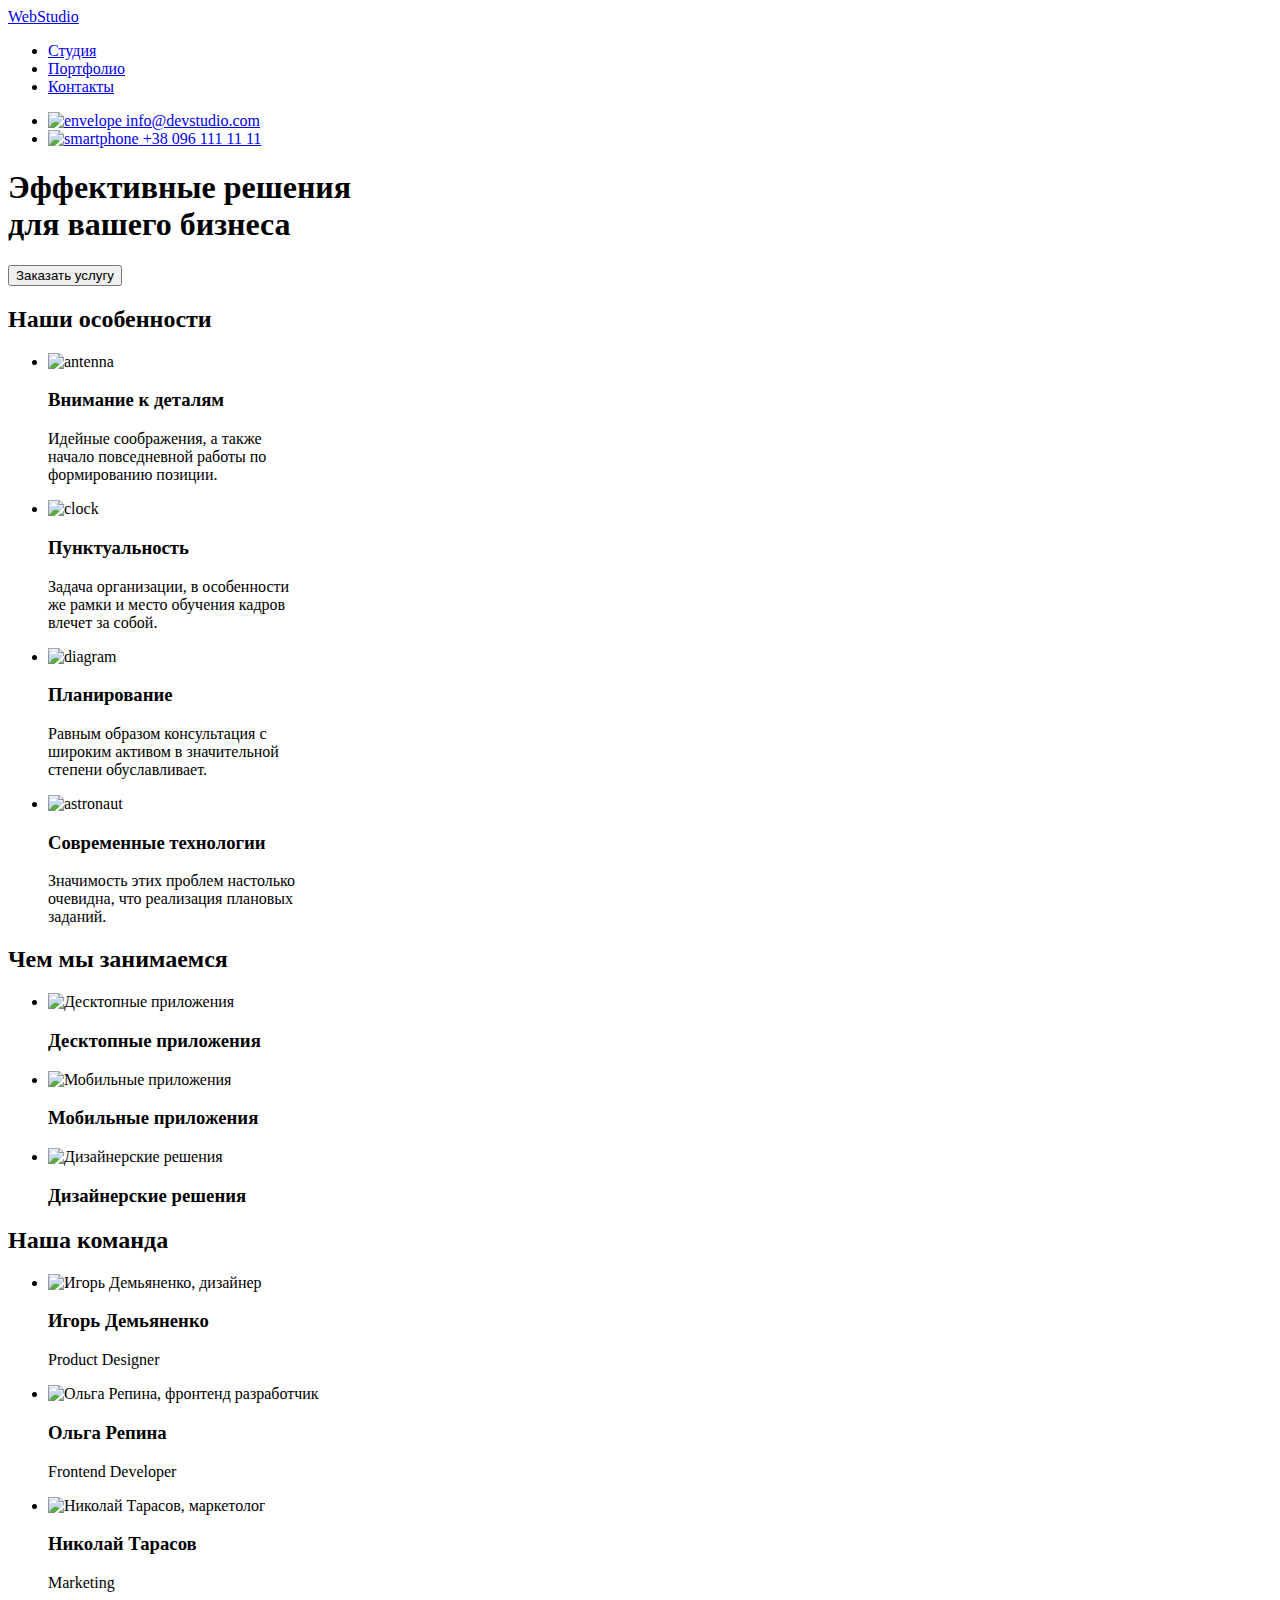
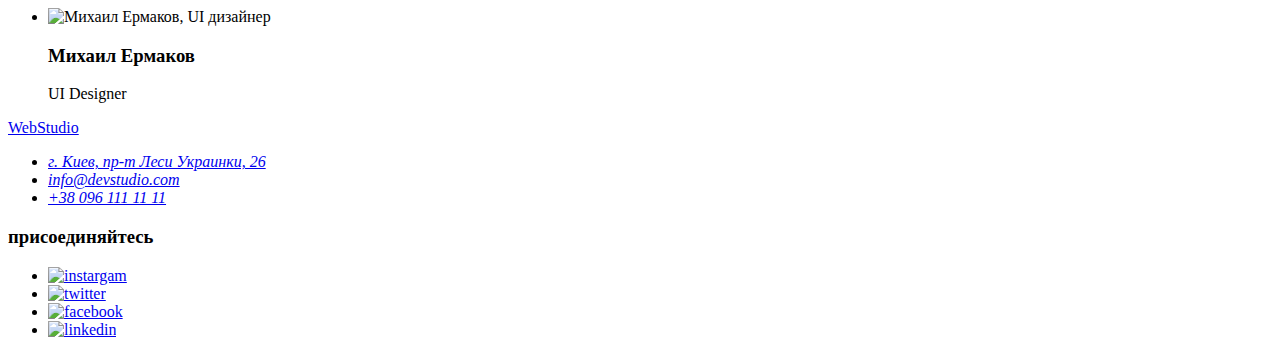
==== index.html @ 68489c11 "Add files via upload" ====
<!DOCTYPE html>
<html lang="ru">
  <head>
    <meta charset="UTF-8" />
    <meta http-equiv="X-UA-Compatible" content="IE=edge" />
    <meta name="viewport" content="width=device-width, initial-scale=1.0" />
    <link rel="stylesheet" href="./css/normalize.css"/>
    <link rel="preconnect" href="https://fonts.googleapis.com">
    <link rel="preconnect" href="https://fonts.gstatic.com" crossorigin>
    <link href="https://fonts.googleapis.com/css2?family=Raleway:wght@700&family=Roboto:ital,wght@0,400;0,500;0,700;0,900;1,400&display=swap" rel="stylesheet">
    <link rel="stylesheet" href="./css/styles.css"/>
    <title>Главная</title>
  </head> 
  
  <body>
    <header class="header-border">

      <nav class="nav-content">

        <a class="logo" href="index.html#" lang="en"> Web<span class = "logo-head">Studio</span> </a>

        <ul class="nav-btn">
          <li>
            <a class="link active nav-head" href="index.html">Студия</a>
          </li>

          <li>
            <a class="link nav-head" href="portfolio.html">Портфолио</a>
          </li>

          <li>
            <a class="link nav-head" href="#contacts">Контакты</a>
          </li>
        </ul>
      </nav>

      <div class="contacts">
        <ul class="cont-list">
          
          <li>
            <a class="link contact-head nav-head icons" href="mailto:info@devstudio.com">
              <img src="./images/envelope.svg" alt="envelope" class="icon"> info@devstudio.com
            </a>
          </li>

          <li>
            <a class="link contact-head nav-head icons" href="tel:+380961111111">
              <img src="./images/smartphone.svg" alt="smartphone" class="icon"> +38 096 111 11 11
            </a>
          </li>
        </ul>
      </div>
    </header>

    <main>
      <section class="hero">
        <h1 class="hero-title">Эффективные решения<br />для вашего бизнеса</h1>

        <button class="firstbutton" type="button">Заказать услугу</button>
      </section>

      <section>
        <h2 class="visually-hidden">Наши особенности</h2>

        <ul class="dev-list">
          <li class="features">
            <img 
              src="./images/antenna.svg" 
              alt="antenna" 
              height="120"
              width="270"
              class="img-feature"
            >
            <h3 class="title-article">Внимание к деталям</h3>
            <p class="text-article">
              Идейные соображения, а также<br>начало повседневной работы по<br>
              формированию позиции.
            </p>
          </li>

          <li class="features">
            <img 
              src="./images/clock.svg" 
              alt="clock" 
              height="120"
              width="270"
              class="img-feature"
            >
            <h3 class="title-article">Пунктуальность</h3>
            <p class="text-article">
              Задача организации, в особенности<br>же рамки и место обучения кадров<br>
              влечет за собой.
            </p>
          </li>

          <li class="features">
            <img 
              src="./images/diagram.svg" 
              alt="diagram" 
              height="120"
              width="270"
              class="img-feature"
            >
            <h3 class="title-article">Планирование</h3>
            <p class="text-article">
              Равным образом консультация с<br>широким активом в значительной<br>
              степени обуславливает.
            </p>
          </li>

          <li class="features">
            <img 
              src="./images/astronaut.svg" 
              alt="astronaut"
              height="120"
              width="270"
              class="img-feature"
            >
            <h3 class="title-article">Современные технологии</h3>
            <p class="text-article">
              Значимость этих проблем настолько<br>очевидна, что реализация
              плановых<br>заданий.
            </p>
          </li>
        </ul>
      </section>

      <section>

        <h2 class="title">Чем мы занимаемся</h2>
        <ul class="dev-list">
          <li class="developers-list">
            <img
              src="./images/blockdiagram.jpg"
              alt="Десктопные приложения"
              width="370"
              height="294"
            />
            <h3><span class="prop-title">Десктопные приложения</span></h3>
          </li>

          <li class="developers-list ">
            <img
              src="./images/application.jpg"
              alt="Мобильные приложения"
              width="370"
              height="294"
            />
            <h3><span  class="prop-title">Мобильные приложения</span></h3>
          </li>

          <li class="developers-list">
            <img
              src="./images/palette.jpg"
              alt="Дизайнерские решения"
              width="370"
              height="294"
            />
            <h3><span class="prop-title">Дизайнерские решения</span></h3>
          </li>
        </ul>
      </section>

      <section class="section-three">
        <h2 class="title ttl-sec-three">Наша команда</h2>
        <ul class="ppl-list">
          <li class="developers">
            <div class="developers-image">
              <img
                src="./images/productdesigner.jpg"
                alt="Игорь Демьяненко, дизайнер"
                width="270"
                height="260"
              />
            </div>
            <div class="developers-description">
              <h3 class="title-developers">Игорь Демьяненко</h3>
              <p class="text-developers">Product Designer</p>
            </div>
          </li>
          <li class="developers">
            <div class="developers-image">
              <img
                src="./images/frontenddeveloper.jpg"
                alt="Ольга Репина, фронтенд разработчик"
                width="270"
                height="260"
              />
            </div>
            <div class="developers-description">
              <h3 class="title-developers">Ольга Репина</h3>
              <p class="text-developers">Frontend Developer</p>
            </div>
          </li>
          <li class="developers">
            <div class="developers-image">
              <img
                src="./images/marketing.jpg"
                alt="Николай Тарасов, маркетолог"
                width="270"
                height="260"
              />
            </div>
            <div class="developers-description">
              <h3 class="title-developers">Николай Тарасов</h3>
              <p class="text-developers">Marketing</p>
            </div>
          </li>
          <li class="developers">
            <div class="developers-image">
              <img
                src="./images/uidesigner.jpg"
                alt="Михаил Ермаков, UI дизайнер"
                width="270"
                height="260"
              />
            </div>
            <div class="developers-description">
              <h3 class="title-developers">Михаил Ермаков</h3>
              <p class="text-developers">UI Designer</p>
            </div>
          </li>
        </ul>
      </section>
    </main>

    <section class="last-sec">
      <footer class="footer">
      <div>
        <a class="logo-footer" href="index.html#" lang="en"> Web<span class = "logo-bottom">Studio</span> </a>

        <address id="contacts" class="address">
          <ul>
            <li class="link-foot">
              <a
                class="link googlemap"
                href="https://www.google.com/maps/d/viewer?mid=10uSM3H-mIU3GznYo2szRIEphczw&hl=en_US&ll=50.42732700000004%2C30.538092&z=17"
                target="_blank"
                rel="noopener noreferrer nofollow"
              >
                г. Киев, пр-т Леси Украинки, 26
              </a>
            </li>
            <li class="link-foot">
              <a class="link contact-foot" href="mailto:info@devstudio.com">info@devstudio.com</a>
            </li>

            <li class="link-foot">
              <a class="link contact-foot" href="tel:+380961111111">+38 096 111 11 11</a>
            </li>
          </ul>
        </address>
      </div>
        <div class="social">
          <h3 class="foot-social">присоединяйтесь</h3>
          <ul class="social-media">
            <li class="social-icons">
              <a href="www.instargam.com" target="_blank" title="instargam">
                <img src="./images/instagram.svg" alt="instargam">
              </a>
            </li>
            <li class="social-icons">
              <a href="www.twitter.com" target="_blank" title="twitter">
                <img src="./images/twitter.svg" alt="twitter">
              </a>
            </li>
            <li class="social-icons">
              <a href="www.facebook.com" target="_blank" title="facebook">
                <img src="./images/facebook.svg" alt="facebook">
              </a>
            </li>
            <li class="social-icons">
              <a href="www.linkedin.com" target="_blank" title="linkedin">
                <img src="./images/linkedin.svg" alt="linkedin">
              </a>
            </li>
          </ul>
        </div>
      
      </footer>
    </section>
</body>
</html>
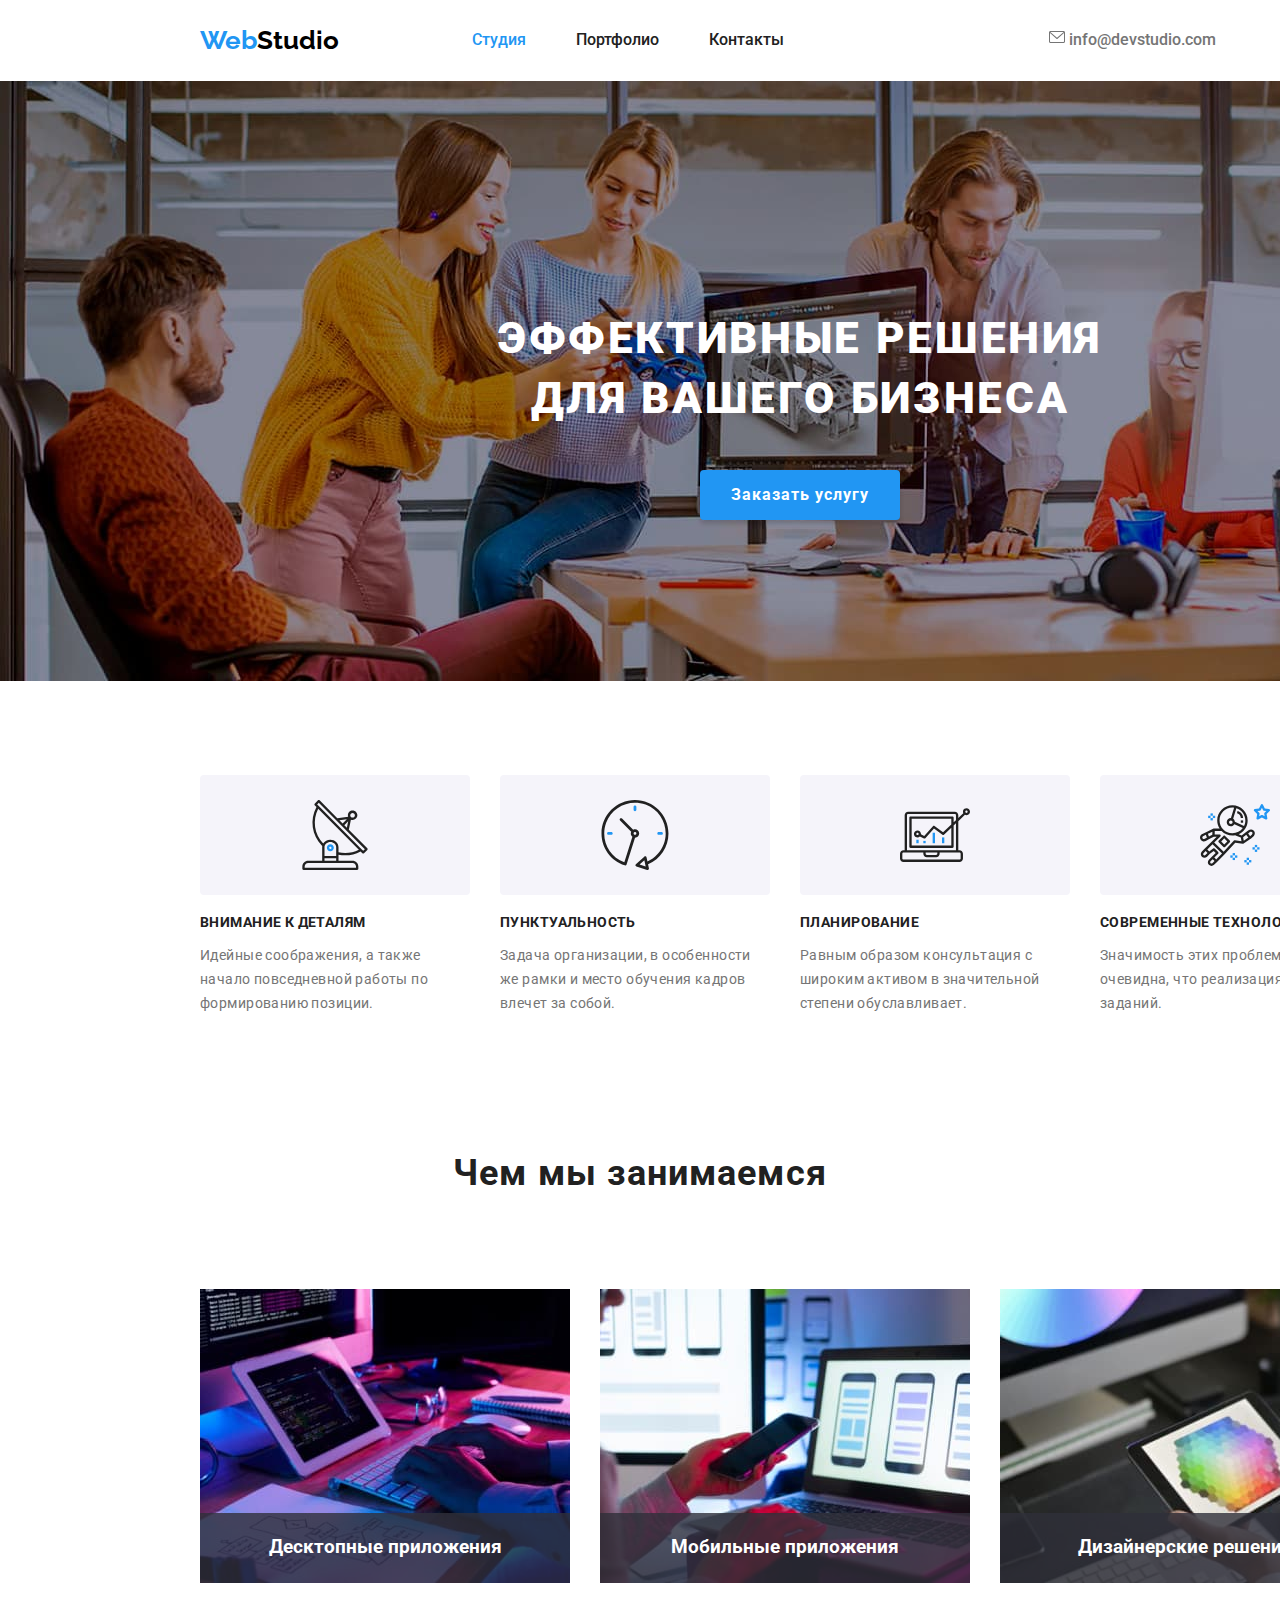
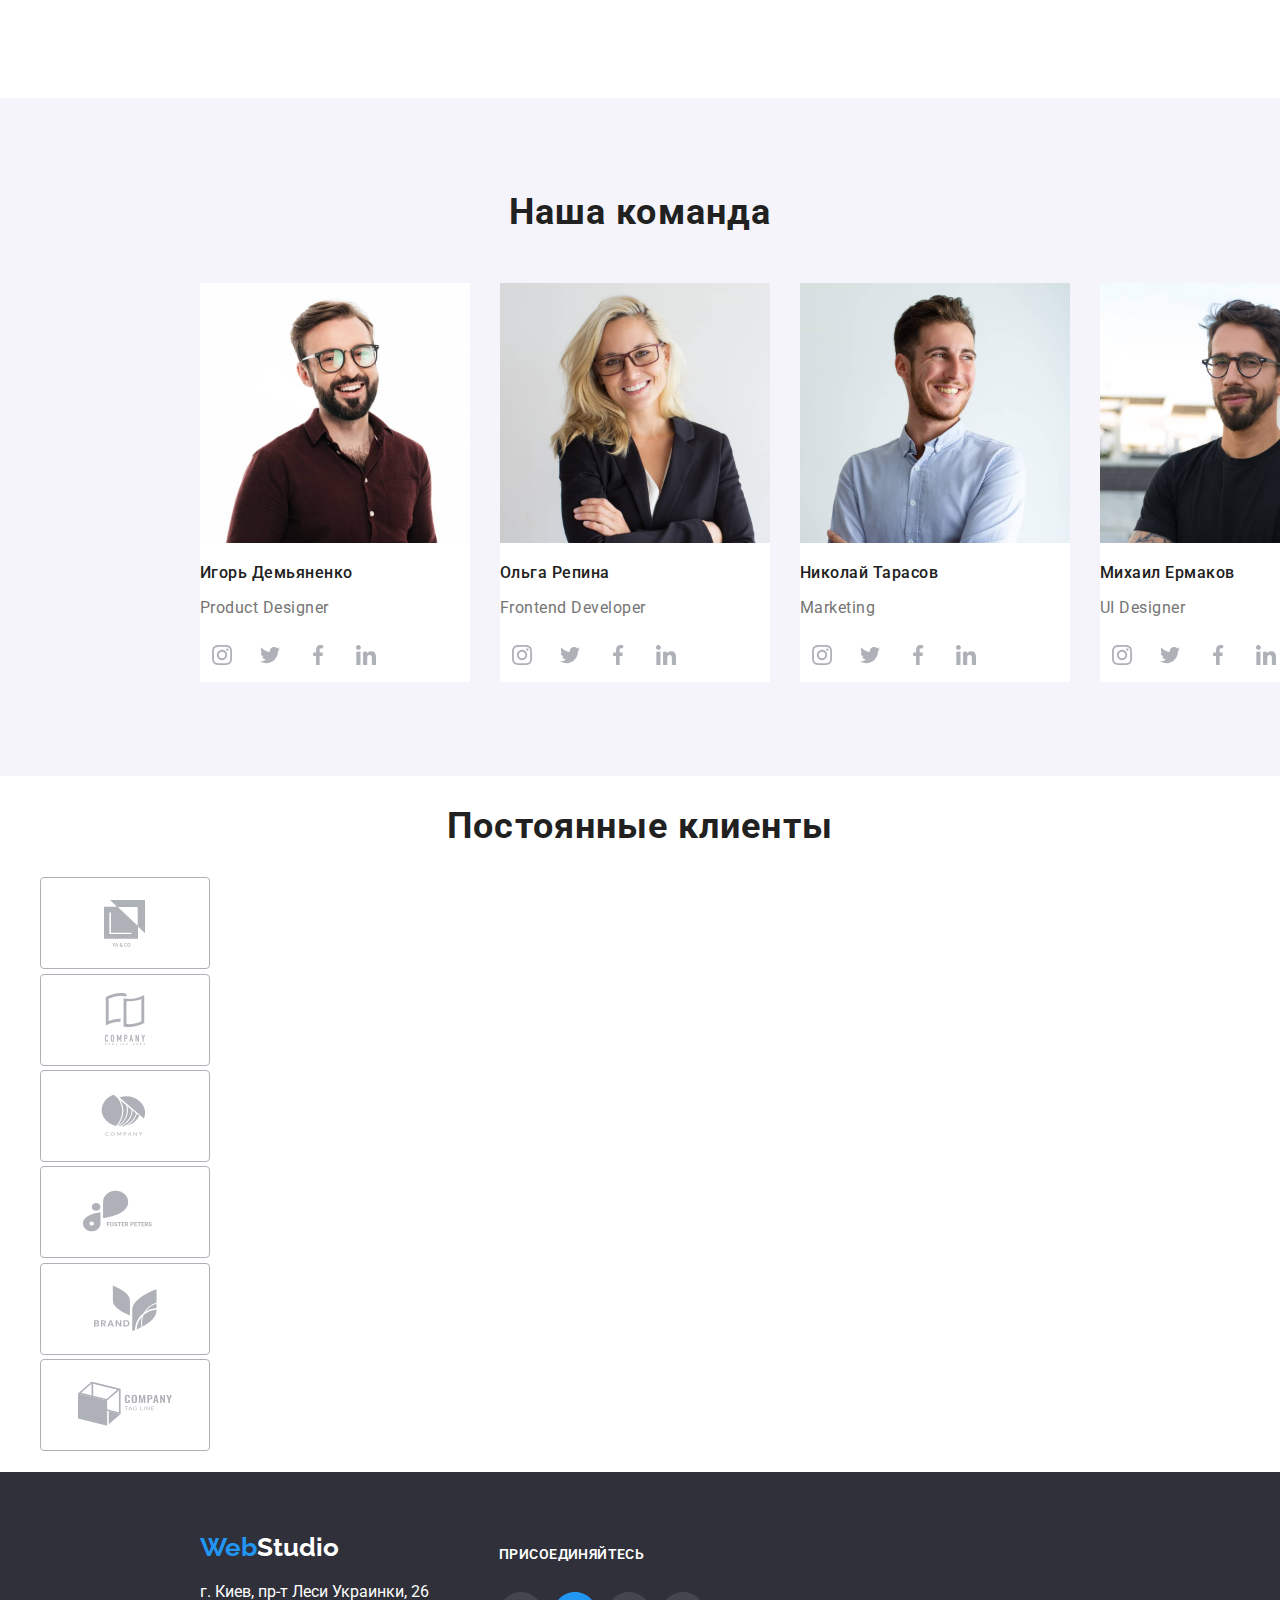
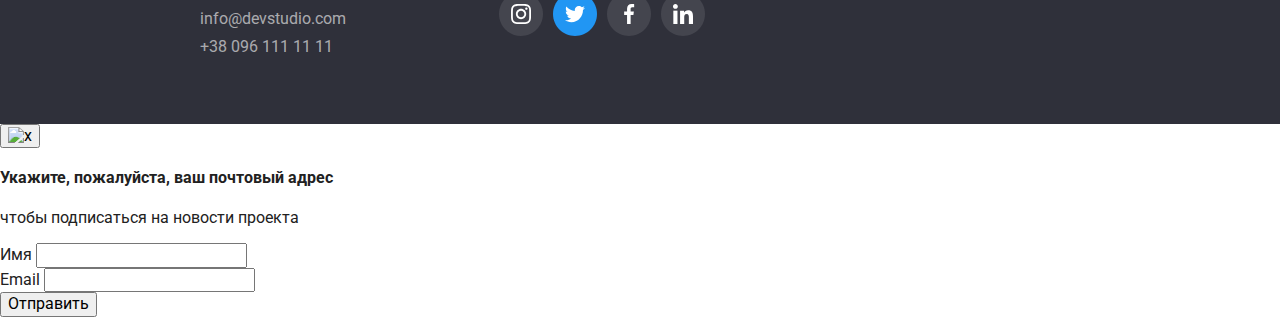
==== commit 1ea0a672: "Update index.html" ====
--- a/index.html
+++ b/index.html
@@ -9,6 +9,7 @@
     <link rel="preconnect" href="https://fonts.gstatic.com" crossorigin>
     <link href="https://fonts.googleapis.com/css2?family=Raleway:wght@700&family=Roboto:ital,wght@0,400;0,500;0,700;0,900;1,400&display=swap" rel="stylesheet">
     <link rel="stylesheet" href="./css/styles.css"/>
+    <link rel="stylesheet" href="./css/modal.css"/>
     <title>Главная</title>
   </head> 
   
@@ -39,13 +40,22 @@
           
           <li>
             <a class="link contact-head nav-head icons" href="mailto:info@devstudio.com">
-              <img src="./images/envelope.svg" alt="envelope" class="icon"> info@devstudio.com
+              <!--<img src="./images/envelope.svg" alt="envelope" class="icon">-->
+              <svg class="svg-icon" width="16" height="12" viewBox="0 0 16 12" fill="none" xmlns="http://www.w3.org/2000/svg">
+                <path id="contact-icon" d="M14.5 0H1.50001C0.672854 0 0 0.672853 0 1.50001V10.5C0 11.3271 0.672854 12 1.50001 12H14.5C15.3271 12 16 11.3271 16 10.5V1.50001C16 0.672853 15.3271 0 14.5 0ZM14.5 0.999994C14.5679 0.999994 14.6325 1.01409 14.6916 1.0387L8 6.83838L1.30833 1.0387C1.36742 1.01412 1.43204 0.999994 1.49998 0.999994H14.5ZM14.5 11H1.50001C1.22414 11 0.999996 10.7759 0.999996 10.5V2.09521L7.67236 7.87792C7.76661 7.95944 7.8833 7.99999 8 7.99999C8.1167 7.99999 8.23339 7.95948 8.32764 7.87792L15 2.09521V10.5C15 10.7759 14.7759 11 14.5 11Z" fill="#757575"/>
+                </svg>
+                 info@devstudio.com
             </a>
           </li>
 
           <li>
             <a class="link contact-head nav-head icons" href="tel:+380961111111">
-              <img src="./images/smartphone.svg" alt="smartphone" class="icon"> +38 096 111 11 11
+              <!--<img src="./images/smartphone.svg" alt="smartphone" class="icon">-->
+              <svg class="svg-icon" width="10" height="16" viewBox="0 0 10 16" fill="none" xmlns="http://www.w3.org/2000/svg">
+                <path id="contact-icon" d="M8.5 0H1.5C0.672848 0 0 0.672848 0 1.5V14.5C0 15.3272 0.672848 16 1.5 16H8.5C9.32715 16 10 15.3272 10 14.5V1.5C10 0.672848 9.32715 0 8.5 0ZM1.5 1H8.5C8.77588 1 9 1.22412 9 1.5V12H1V1.5C1 1.22412 1.22412 1 1.5 1ZM8.5 15H1.5C1.22412 15 1 14.7759 1 14.5V13H9V14.5C9 14.7759 8.77588 15 8.5 15Z" fill="#757575"/>
+                <path id="contact-icon" d="M2.35355 13.7389C2.54882 13.9213 2.54882 14.2169 2.35355 14.3992C2.15828 14.5816 1.84172 14.5816 1.64645 14.3992C1.45118 14.2169 1.45118 13.9213 1.64645 13.7389C1.84172 13.5566 2.15828 13.5566 2.35355 13.7389Z" fill="#757575"/>
+                </svg>
+                 +38 096 111 11 11
             </a>
           </li>
         </ul>
@@ -54,9 +64,9 @@
 
     <main>
       <section class="hero">
-        <h1 class="hero-title">Эффективные решения<br />для вашего бизнеса</h1>
-
-        <button class="firstbutton" type="button">Заказать услугу</button>
+        <h1 class="hero-title">Эффективные решения<br/>для вашего бизнеса</h1>
+
+        <button class="firstbutton" type="button" id="open-form-modal-btn">Заказать услугу</button>
       </section>
 
       <section>
@@ -163,6 +173,7 @@
 
       <section class="section-three">
         <h2 class="title ttl-sec-three">Наша команда</h2>
+        
         <ul class="ppl-list">
           <li class="developers">
             <div class="developers-image">
@@ -173,10 +184,108 @@
                 height="260"
               />
             </div>
+            
             <div class="developers-description">
               <h3 class="title-developers">Игорь Демьяненко</h3>
               <p class="text-developers">Product Designer</p>
             </div>
+
+            <div class="social-links">
+
+                <a href="www.instagram.com" target="_blank" title="instagram" class="soc-link link">
+                  
+                  <svg 
+                    class="dev-soc"
+                    width="44" 
+                    height="44" 
+                    viewBox="0 0 44 44" 
+                    fill="#none" 
+                    xmlns="http://www.w3.org/2000/svg">
+                      <path d="M44 21.9999C44 28.0751 41.5376 33.5751 37.5563 37.5563C33.5751 41.5375 28.0751 43.9999 22 43.9999C15.9249 43.9999 10.4249 41.5375 6.44365 37.5563C2.46243 33.5751 0 28.0751 0 21.9999C0 15.9248 2.46243 10.4248 6.44365 6.44359C10.4249 2.46237 15.9249 -6.10352e-05 22 -6.10352e-05C28.0751 -6.10352e-05 33.5751 2.46237 37.5563 6.44359C41.5376 10.4248 44 15.9248 44 21.9999Z" fill="none"/>
+                      <g clip-path="url(#clip0_1_1043)">
+                      <path id="soc-media" d="M31.9804 17.8801C31.9336 16.8174 31.7617 16.0868 31.5156 15.4537C31.2616 14.7818 30.8709 14.1801 30.359 13.68C29.8589 13.1721 29.2533 12.7774 28.5891 12.5274C27.9524 12.2813 27.2256 12.1094 26.163 12.0626C25.0924 12.0118 24.7525 12 22.0371 12C19.3217 12 18.9818 12.0118 17.9152 12.0586C16.8525 12.1055 16.1219 12.2775 15.489 12.5235C14.8169 12.7774 14.2153 13.1681 13.7152 13.68C13.2073 14.1801 12.8127 14.7857 12.5626 15.4499C12.3164 16.0868 12.1446 16.8134 12.0977 17.8761C12.0469 18.9467 12.0352 19.2866 12.0352 22.002C12.0352 24.7173 12.0469 25.0572 12.0938 26.1239C12.1406 27.1865 12.3126 27.9171 12.5588 28.5502C12.8127 29.2221 13.2073 29.8238 13.7152 30.3239C14.2153 30.8318 14.8209 31.2265 15.4851 31.4765C16.1219 31.7226 16.8486 31.8945 17.9114 31.9413C18.9779 31.9883 19.3179 31.9999 22.0333 31.9999C24.7487 31.9999 25.0885 31.9883 26.1552 31.9413C27.2179 31.8945 27.9484 31.7226 28.5813 31.4765C29.9254 30.9568 30.9881 29.8941 31.5078 28.5502C31.7538 27.9133 31.9258 27.1865 31.9727 26.1239C32.0195 25.0572 32.0313 24.7173 32.0313 22.002C32.0313 19.2866 32.0273 18.9467 31.9804 17.8801ZM30.1794 26.0457C30.1364 27.0225 29.9723 27.5499 29.8356 27.9015C29.4995 28.7728 28.808 29.4643 27.9367 29.8004C27.5851 29.9372 27.0538 30.1012 26.0809 30.1441C25.026 30.1911 24.7096 30.2027 22.0411 30.2027C19.3726 30.2027 19.0522 30.1911 18.0011 30.1441C17.0244 30.1012 16.4969 29.9372 16.1453 29.8004C15.7117 29.6402 15.317 29.3862 14.9967 29.0541C14.6646 28.7298 14.4106 28.3391 14.2504 27.9055C14.1137 27.5539 13.9496 27.0225 13.9067 26.0497C13.8597 24.9948 13.8481 24.6783 13.8481 22.0097C13.8481 19.3412 13.8597 19.0209 13.9067 17.9699C13.9496 16.9932 14.1137 16.4657 14.2504 16.1141C14.4106 15.6804 14.6646 15.2859 15.0007 14.9654C15.3248 14.6333 15.7155 14.3793 16.1493 14.2192C16.5009 14.0825 17.0323 13.9184 18.0051 13.8754C19.06 13.8285 19.3765 13.8168 22.0449 13.8168C24.7174 13.8168 25.0337 13.8285 26.0848 13.8754C27.0616 13.9184 27.589 14.0825 27.9407 14.2192C28.3742 14.3793 28.7689 14.6333 29.0893 14.9654C29.4213 15.2897 29.6753 15.6804 29.8356 16.1141C29.9723 16.4657 30.1364 16.997 30.1794 17.9699C30.2263 19.0248 30.238 19.3412 30.238 22.0097C30.238 24.6783 30.2263 24.9908 30.1794 26.0457Z" fill="#AFB1B8"/>
+                      <path id="soc-media" d="M22.0371 16.8642C19.2007 16.8642 16.8994 19.1654 16.8994 22.0019C16.8994 24.8385 19.2007 27.1396 22.0371 27.1396C24.8737 27.1396 27.1749 24.8385 27.1749 22.0019C27.1749 19.1654 24.8737 16.8642 22.0371 16.8642ZM22.0371 25.3346C20.197 25.3346 18.7044 23.8422 18.7044 22.0019C18.7044 20.1617 20.197 18.6692 22.0371 18.6692C23.8774 18.6692 25.3698 20.1617 25.3698 22.0019C25.3698 23.8422 23.8774 25.3346 22.0371 25.3346V25.3346Z" fill="#AFB1B8"/>
+                      <path id="soc-media" d="M28.5775 16.6611C28.5775 17.3235 28.0404 17.8605 27.3779 17.8605C26.7155 17.8605 26.1785 17.3235 26.1785 16.6611C26.1785 15.9986 26.7155 15.4617 27.3779 15.4617C28.0404 15.4617 28.5775 15.9986 28.5775 16.6611V16.6611Z" fill="#AFB1B8"/>
+                      </g>
+                      <defs>
+                      <clipPath id="clip0_1_1043">
+                      <rect width="20" height="20" fill="white" transform="translate(12 12)"/>
+                      </clipPath>
+                      </defs>
+                  </svg>
+
+                </a> 
+
+              <a href="www.twitter.com" target="_blank" title="twitter" class="soc-link">
+                
+                <svg 
+                  class="dev-soc"
+                  width="44" 
+                  height="44" 
+                  viewBox="0 0 44 44" 
+                  fill="none" 
+                  xmlns="http://www.w3.org/2000/svg">
+                    <path d="M44 21.9999C44 28.0751 41.5376 33.5751 37.5564 37.5563C33.5751 41.5375 28.0751 43.9999 22 43.9999C15.9249 43.9999 10.4249 41.5375 6.44365 37.5563C2.46243 33.5751 0 28.0751 0 21.9999C0 15.9248 2.46243 10.4248 6.44365 6.44359C10.4249 2.46237 15.9249 -6.10352e-05 22 -6.10352e-05C28.0751 -6.10352e-05 33.5751 2.46237 37.5564 6.44359C41.5376 10.4248 44 15.9248 44 21.9999Z" fill="none"/>
+                    <g clip-path="url(#clip0_1_1009)">
+                    <path id="soc-media" d="M32 15.7988C31.2563 16.125 30.4637 16.3412 29.6375 16.4462C30.4875 15.9388 31.1363 15.1412 31.4412 14.18C30.6488 14.6525 29.7738 14.9863 28.8412 15.1725C28.0887 14.3713 27.0162 13.875 25.8462 13.875C23.5763 13.875 21.7487 15.7175 21.7487 17.9763C21.7487 18.3012 21.7762 18.6137 21.8438 18.9112C18.435 18.745 15.4188 17.1113 13.3925 14.6225C13.0387 15.2363 12.8313 15.9388 12.8313 16.695C12.8313 18.115 13.5625 19.3737 14.6525 20.1025C13.9937 20.09 13.3475 19.8988 12.8 19.5975C12.8 19.61 12.8 19.6262 12.8 19.6425C12.8 21.635 14.2212 23.29 16.085 23.6712C15.7512 23.7625 15.3875 23.8062 15.01 23.8062C14.7475 23.8062 14.4825 23.7913 14.2337 23.7362C14.765 25.36 16.2725 26.5538 18.065 26.5925C16.67 27.6838 14.8988 28.3412 12.9813 28.3412C12.645 28.3412 12.3225 28.3263 12 28.285C13.8162 29.4563 15.9688 30.125 18.29 30.125C25.835 30.125 29.96 23.875 29.96 18.4575C29.96 18.2762 29.9538 18.1013 29.945 17.9275C30.7588 17.35 31.4425 16.6288 32 15.7988Z" fill="#AFB1B8"/>
+                    </g>
+                    <defs>
+                    <clipPath id="clip0_1_1009">
+                    <rect width="20" height="20" fill="white" transform="translate(12 12)"/>
+                    </clipPath>
+                    </defs>
+                </svg>      
+              
+              </a>
+
+              <a href="www.facebook.com" target="_blank" title="facebook" class="soc-link">
+                
+                <svg 
+                  class="dev-soc"
+                  width="44" 
+                  height="44" 
+                  viewBox="0 0 44 44" 
+                  fill="none" 
+                  xmlns="http://www.w3.org/2000/svg">
+                    <path d="M44 21.9999C44 28.0751 41.5376 33.5751 37.5564 37.5563C33.5751 41.5375 28.0751 43.9999 22 43.9999C15.9249 43.9999 10.4249 41.5375 6.44365 37.5563C2.46243 33.5751 0 28.0751 0 21.9999C0 15.9248 2.46243 10.4248 6.44365 6.44359C10.4249 2.46237 15.9249 -6.10352e-05 22 -6.10352e-05C28.0751 -6.10352e-05 33.5751 2.46237 37.5564 6.44359C41.5376 10.4248 44 15.9248 44 21.9999Z" fill="white"/>
+                    <g clip-path="url(#clip0_1_1005)">
+                    <path id="soc-media" d="M25.3308 15.3208H27.1566V12.1408C26.8416 12.0975 25.7583 12 24.4966 12C21.8641 12 20.0608 13.6558 20.0608 16.6992V19.5H17.1558V23.055H20.0608V32H23.6224V23.0558H26.4099L26.8524 19.5008H23.6216V17.0517C23.6224 16.0242 23.8991 15.3208 25.3308 15.3208Z" fill="#AFB1B8"/>
+                    </g>
+                    <defs>
+                    <clipPath id="clip0_1_1005">
+                    <rect width="20" height="20" fill="white" transform="translate(12 12)"/>
+                    </clipPath>
+                    </defs>
+                </svg>
+                  
+              </a>
+
+              <a href="www.linkedin.com" target="_blank" title="linkedin" class="soc-link">
+                
+                <svg 
+                  class="dev-soc"
+                  width="44" 
+                  height="44" 
+                  viewBox="0 0 44 44" 
+                  fill="none" 
+                  xmlns="http://www.w3.org/2000/svg">
+                    <path d="M44 21.9999C44 28.0751 41.5376 33.5751 37.5564 37.5563C33.5751 41.5375 28.0751 43.9999 22 43.9999C15.9249 43.9999 10.4249 41.5375 6.44365 37.5563C2.46243 33.5751 0 28.0751 0 21.9999C0 15.9248 2.46243 10.4248 6.44365 6.44359C10.4249 2.46237 15.9249 -6.10352e-05 22 -6.10352e-05C28.0751 -6.10352e-05 33.5751 2.46237 37.5564 6.44359C41.5376 10.4248 44 15.9248 44 21.9999Z" fill="white"/>
+                    <g clip-path="url(#clip0_1_999)">
+                    <path id="soc-media" d="M31.9951 32V31.9992H32.0001V24.6642C32.0001 21.0759 31.2276 18.3117 27.0326 18.3117C25.0159 18.3117 23.6626 19.4184 23.1101 20.4675H23.0517V18.6467H19.0742V31.9992H23.2159V25.3875C23.2159 23.6467 23.5459 21.9634 25.7017 21.9634C27.8259 21.9634 27.8576 23.95 27.8576 25.4992V32H31.9951Z" fill="#AFB1B8"/>
+                    <path id="soc-media" d="M12.3301 18.6475H16.4767V32H12.3301V18.6475Z" fill="#AFB1B8"/>
+                    <path id="soc-media" d="M14.4017 12C13.0758 12 12 13.0758 12 14.4017C12 15.7275 13.0758 16.8258 14.4017 16.8258C15.7275 16.8258 16.8033 15.7275 16.8033 14.4017C16.8025 13.0758 15.7267 12 14.4017 12V12Z" fill="#AFB1B8"/>
+                    </g>
+                    <defs>
+                    <clipPath id="clip0_1_999">
+                    <rect width="20" height="20" fill="white" transform="translate(12 12)"/>
+                    </clipPath>
+                    </defs>
+                </svg>
+                  
+              </a>
+
+            </div>
+
           </li>
           <li class="developers">
             <div class="developers-image">
@@ -191,7 +300,105 @@
               <h3 class="title-developers">Ольга Репина</h3>
               <p class="text-developers">Frontend Developer</p>
             </div>
-          </li>
+
+            <div class="social-links">
+
+              <a href="www.instagram.com" target="_blank" title="instagram" class="soc-link link">
+                
+                <svg 
+                  class="dev-soc"
+                  width="44" 
+                  height="44" 
+                  viewBox="0 0 44 44" 
+                  fill="#none" 
+                  xmlns="http://www.w3.org/2000/svg">
+                    <path d="M44 21.9999C44 28.0751 41.5376 33.5751 37.5563 37.5563C33.5751 41.5375 28.0751 43.9999 22 43.9999C15.9249 43.9999 10.4249 41.5375 6.44365 37.5563C2.46243 33.5751 0 28.0751 0 21.9999C0 15.9248 2.46243 10.4248 6.44365 6.44359C10.4249 2.46237 15.9249 -6.10352e-05 22 -6.10352e-05C28.0751 -6.10352e-05 33.5751 2.46237 37.5563 6.44359C41.5376 10.4248 44 15.9248 44 21.9999Z" fill="none"/>
+                    <g clip-path="url(#clip0_1_1043)">
+                    <path id="soc-media" d="M31.9804 17.8801C31.9336 16.8174 31.7617 16.0868 31.5156 15.4537C31.2616 14.7818 30.8709 14.1801 30.359 13.68C29.8589 13.1721 29.2533 12.7774 28.5891 12.5274C27.9524 12.2813 27.2256 12.1094 26.163 12.0626C25.0924 12.0118 24.7525 12 22.0371 12C19.3217 12 18.9818 12.0118 17.9152 12.0586C16.8525 12.1055 16.1219 12.2775 15.489 12.5235C14.8169 12.7774 14.2153 13.1681 13.7152 13.68C13.2073 14.1801 12.8127 14.7857 12.5626 15.4499C12.3164 16.0868 12.1446 16.8134 12.0977 17.8761C12.0469 18.9467 12.0352 19.2866 12.0352 22.002C12.0352 24.7173 12.0469 25.0572 12.0938 26.1239C12.1406 27.1865 12.3126 27.9171 12.5588 28.5502C12.8127 29.2221 13.2073 29.8238 13.7152 30.3239C14.2153 30.8318 14.8209 31.2265 15.4851 31.4765C16.1219 31.7226 16.8486 31.8945 17.9114 31.9413C18.9779 31.9883 19.3179 31.9999 22.0333 31.9999C24.7487 31.9999 25.0885 31.9883 26.1552 31.9413C27.2179 31.8945 27.9484 31.7226 28.5813 31.4765C29.9254 30.9568 30.9881 29.8941 31.5078 28.5502C31.7538 27.9133 31.9258 27.1865 31.9727 26.1239C32.0195 25.0572 32.0313 24.7173 32.0313 22.002C32.0313 19.2866 32.0273 18.9467 31.9804 17.8801ZM30.1794 26.0457C30.1364 27.0225 29.9723 27.5499 29.8356 27.9015C29.4995 28.7728 28.808 29.4643 27.9367 29.8004C27.5851 29.9372 27.0538 30.1012 26.0809 30.1441C25.026 30.1911 24.7096 30.2027 22.0411 30.2027C19.3726 30.2027 19.0522 30.1911 18.0011 30.1441C17.0244 30.1012 16.4969 29.9372 16.1453 29.8004C15.7117 29.6402 15.317 29.3862 14.9967 29.0541C14.6646 28.7298 14.4106 28.3391 14.2504 27.9055C14.1137 27.5539 13.9496 27.0225 13.9067 26.0497C13.8597 24.9948 13.8481 24.6783 13.8481 22.0097C13.8481 19.3412 13.8597 19.0209 13.9067 17.9699C13.9496 16.9932 14.1137 16.4657 14.2504 16.1141C14.4106 15.6804 14.6646 15.2859 15.0007 14.9654C15.3248 14.6333 15.7155 14.3793 16.1493 14.2192C16.5009 14.0825 17.0323 13.9184 18.0051 13.8754C19.06 13.8285 19.3765 13.8168 22.0449 13.8168C24.7174 13.8168 25.0337 13.8285 26.0848 13.8754C27.0616 13.9184 27.589 14.0825 27.9407 14.2192C28.3742 14.3793 28.7689 14.6333 29.0893 14.9654C29.4213 15.2897 29.6753 15.6804 29.8356 16.1141C29.9723 16.4657 30.1364 16.997 30.1794 17.9699C30.2263 19.0248 30.238 19.3412 30.238 22.0097C30.238 24.6783 30.2263 24.9908 30.1794 26.0457Z" fill="#AFB1B8"/>
+                    <path id="soc-media" d="M22.0371 16.8642C19.2007 16.8642 16.8994 19.1654 16.8994 22.0019C16.8994 24.8385 19.2007 27.1396 22.0371 27.1396C24.8737 27.1396 27.1749 24.8385 27.1749 22.0019C27.1749 19.1654 24.8737 16.8642 22.0371 16.8642ZM22.0371 25.3346C20.197 25.3346 18.7044 23.8422 18.7044 22.0019C18.7044 20.1617 20.197 18.6692 22.0371 18.6692C23.8774 18.6692 25.3698 20.1617 25.3698 22.0019C25.3698 23.8422 23.8774 25.3346 22.0371 25.3346V25.3346Z" fill="#AFB1B8"/>
+                    <path id="soc-media" d="M28.5775 16.6611C28.5775 17.3235 28.0404 17.8605 27.3779 17.8605C26.7155 17.8605 26.1785 17.3235 26.1785 16.6611C26.1785 15.9986 26.7155 15.4617 27.3779 15.4617C28.0404 15.4617 28.5775 15.9986 28.5775 16.6611V16.6611Z" fill="#AFB1B8"/>
+                    </g>
+                    <defs>
+                    <clipPath id="clip0_1_1043">
+                    <rect width="20" height="20" fill="white" transform="translate(12 12)"/>
+                    </clipPath>
+                    </defs>
+                </svg>
+
+              </a> 
+
+            <a href="www.twitter.com" target="_blank" title="twitter" class="soc-link">
+              
+              <svg 
+                class="dev-soc"
+                width="44" 
+                height="44" 
+                viewBox="0 0 44 44" 
+                fill="none" 
+                xmlns="http://www.w3.org/2000/svg">
+                  <path d="M44 21.9999C44 28.0751 41.5376 33.5751 37.5564 37.5563C33.5751 41.5375 28.0751 43.9999 22 43.9999C15.9249 43.9999 10.4249 41.5375 6.44365 37.5563C2.46243 33.5751 0 28.0751 0 21.9999C0 15.9248 2.46243 10.4248 6.44365 6.44359C10.4249 2.46237 15.9249 -6.10352e-05 22 -6.10352e-05C28.0751 -6.10352e-05 33.5751 2.46237 37.5564 6.44359C41.5376 10.4248 44 15.9248 44 21.9999Z" fill="none"/>
+                  <g clip-path="url(#clip0_1_1009)">
+                  <path id="soc-media" d="M32 15.7988C31.2563 16.125 30.4637 16.3412 29.6375 16.4462C30.4875 15.9388 31.1363 15.1412 31.4412 14.18C30.6488 14.6525 29.7738 14.9863 28.8412 15.1725C28.0887 14.3713 27.0162 13.875 25.8462 13.875C23.5763 13.875 21.7487 15.7175 21.7487 17.9763C21.7487 18.3012 21.7762 18.6137 21.8438 18.9112C18.435 18.745 15.4188 17.1113 13.3925 14.6225C13.0387 15.2363 12.8313 15.9388 12.8313 16.695C12.8313 18.115 13.5625 19.3737 14.6525 20.1025C13.9937 20.09 13.3475 19.8988 12.8 19.5975C12.8 19.61 12.8 19.6262 12.8 19.6425C12.8 21.635 14.2212 23.29 16.085 23.6712C15.7512 23.7625 15.3875 23.8062 15.01 23.8062C14.7475 23.8062 14.4825 23.7913 14.2337 23.7362C14.765 25.36 16.2725 26.5538 18.065 26.5925C16.67 27.6838 14.8988 28.3412 12.9813 28.3412C12.645 28.3412 12.3225 28.3263 12 28.285C13.8162 29.4563 15.9688 30.125 18.29 30.125C25.835 30.125 29.96 23.875 29.96 18.4575C29.96 18.2762 29.9538 18.1013 29.945 17.9275C30.7588 17.35 31.4425 16.6288 32 15.7988Z" fill="#AFB1B8"/>
+                  </g>
+                  <defs>
+                  <clipPath id="clip0_1_1009">
+                  <rect width="20" height="20" fill="white" transform="translate(12 12)"/>
+                  </clipPath>
+                  </defs>
+              </svg>      
+            
+            </a>
+
+            <a href="www.facebook.com" target="_blank" title="facebook" class="soc-link">
+              
+              <svg 
+                class="dev-soc"
+                width="44" 
+                height="44" 
+                viewBox="0 0 44 44" 
+                fill="none" 
+                xmlns="http://www.w3.org/2000/svg">
+                  <path d="M44 21.9999C44 28.0751 41.5376 33.5751 37.5564 37.5563C33.5751 41.5375 28.0751 43.9999 22 43.9999C15.9249 43.9999 10.4249 41.5375 6.44365 37.5563C2.46243 33.5751 0 28.0751 0 21.9999C0 15.9248 2.46243 10.4248 6.44365 6.44359C10.4249 2.46237 15.9249 -6.10352e-05 22 -6.10352e-05C28.0751 -6.10352e-05 33.5751 2.46237 37.5564 6.44359C41.5376 10.4248 44 15.9248 44 21.9999Z" fill="white"/>
+                  <g clip-path="url(#clip0_1_1005)">
+                  <path id="soc-media" d="M25.3308 15.3208H27.1566V12.1408C26.8416 12.0975 25.7583 12 24.4966 12C21.8641 12 20.0608 13.6558 20.0608 16.6992V19.5H17.1558V23.055H20.0608V32H23.6224V23.0558H26.4099L26.8524 19.5008H23.6216V17.0517C23.6224 16.0242 23.8991 15.3208 25.3308 15.3208Z" fill="#AFB1B8"/>
+                  </g>
+                  <defs>
+                  <clipPath id="clip0_1_1005">
+                  <rect width="20" height="20" fill="white" transform="translate(12 12)"/>
+                  </clipPath>
+                  </defs>
+              </svg>
+                
+            </a>
+
+            <a href="www.linkedin.com" target="_blank" title="linkedin" class="soc-link">
+              
+              <svg 
+                class="dev-soc"
+                width="44" 
+                height="44" 
+                viewBox="0 0 44 44" 
+                fill="none" 
+                xmlns="http://www.w3.org/2000/svg">
+                  <path d="M44 21.9999C44 28.0751 41.5376 33.5751 37.5564 37.5563C33.5751 41.5375 28.0751 43.9999 22 43.9999C15.9249 43.9999 10.4249 41.5375 6.44365 37.5563C2.46243 33.5751 0 28.0751 0 21.9999C0 15.9248 2.46243 10.4248 6.44365 6.44359C10.4249 2.46237 15.9249 -6.10352e-05 22 -6.10352e-05C28.0751 -6.10352e-05 33.5751 2.46237 37.5564 6.44359C41.5376 10.4248 44 15.9248 44 21.9999Z" fill="white"/>
+                  <g clip-path="url(#clip0_1_999)">
+                  <path id="soc-media" d="M31.9951 32V31.9992H32.0001V24.6642C32.0001 21.0759 31.2276 18.3117 27.0326 18.3117C25.0159 18.3117 23.6626 19.4184 23.1101 20.4675H23.0517V18.6467H19.0742V31.9992H23.2159V25.3875C23.2159 23.6467 23.5459 21.9634 25.7017 21.9634C27.8259 21.9634 27.8576 23.95 27.8576 25.4992V32H31.9951Z" fill="#AFB1B8"/>
+                  <path id="soc-media" d="M12.3301 18.6475H16.4767V32H12.3301V18.6475Z" fill="#AFB1B8"/>
+                  <path id="soc-media" d="M14.4017 12C13.0758 12 12 13.0758 12 14.4017C12 15.7275 13.0758 16.8258 14.4017 16.8258C15.7275 16.8258 16.8033 15.7275 16.8033 14.4017C16.8025 13.0758 15.7267 12 14.4017 12V12Z" fill="#AFB1B8"/>
+                  </g>
+                  <defs>
+                  <clipPath id="clip0_1_999">
+                  <rect width="20" height="20" fill="white" transform="translate(12 12)"/>
+                  </clipPath>
+                  </defs>
+              </svg>
+                
+            </a>
+
+          </div>
+
+          </li>
+          
           <li class="developers">
             <div class="developers-image">
               <img
@@ -205,7 +412,104 @@
               <h3 class="title-developers">Николай Тарасов</h3>
               <p class="text-developers">Marketing</p>
             </div>
-          </li>
+
+            <div class="social-links">
+
+              <a href="www.instagram.com" target="_blank" title="instagram" class="soc-link link">
+                
+                <svg 
+                  class="dev-soc"
+                  width="44" 
+                  height="44" 
+                  viewBox="0 0 44 44" 
+                  fill="#none" 
+                  xmlns="http://www.w3.org/2000/svg">
+                    <path d="M44 21.9999C44 28.0751 41.5376 33.5751 37.5563 37.5563C33.5751 41.5375 28.0751 43.9999 22 43.9999C15.9249 43.9999 10.4249 41.5375 6.44365 37.5563C2.46243 33.5751 0 28.0751 0 21.9999C0 15.9248 2.46243 10.4248 6.44365 6.44359C10.4249 2.46237 15.9249 -6.10352e-05 22 -6.10352e-05C28.0751 -6.10352e-05 33.5751 2.46237 37.5563 6.44359C41.5376 10.4248 44 15.9248 44 21.9999Z" fill="none"/>
+                    <g clip-path="url(#clip0_1_1043)">
+                    <path id="soc-media" d="M31.9804 17.8801C31.9336 16.8174 31.7617 16.0868 31.5156 15.4537C31.2616 14.7818 30.8709 14.1801 30.359 13.68C29.8589 13.1721 29.2533 12.7774 28.5891 12.5274C27.9524 12.2813 27.2256 12.1094 26.163 12.0626C25.0924 12.0118 24.7525 12 22.0371 12C19.3217 12 18.9818 12.0118 17.9152 12.0586C16.8525 12.1055 16.1219 12.2775 15.489 12.5235C14.8169 12.7774 14.2153 13.1681 13.7152 13.68C13.2073 14.1801 12.8127 14.7857 12.5626 15.4499C12.3164 16.0868 12.1446 16.8134 12.0977 17.8761C12.0469 18.9467 12.0352 19.2866 12.0352 22.002C12.0352 24.7173 12.0469 25.0572 12.0938 26.1239C12.1406 27.1865 12.3126 27.9171 12.5588 28.5502C12.8127 29.2221 13.2073 29.8238 13.7152 30.3239C14.2153 30.8318 14.8209 31.2265 15.4851 31.4765C16.1219 31.7226 16.8486 31.8945 17.9114 31.9413C18.9779 31.9883 19.3179 31.9999 22.0333 31.9999C24.7487 31.9999 25.0885 31.9883 26.1552 31.9413C27.2179 31.8945 27.9484 31.7226 28.5813 31.4765C29.9254 30.9568 30.9881 29.8941 31.5078 28.5502C31.7538 27.9133 31.9258 27.1865 31.9727 26.1239C32.0195 25.0572 32.0313 24.7173 32.0313 22.002C32.0313 19.2866 32.0273 18.9467 31.9804 17.8801ZM30.1794 26.0457C30.1364 27.0225 29.9723 27.5499 29.8356 27.9015C29.4995 28.7728 28.808 29.4643 27.9367 29.8004C27.5851 29.9372 27.0538 30.1012 26.0809 30.1441C25.026 30.1911 24.7096 30.2027 22.0411 30.2027C19.3726 30.2027 19.0522 30.1911 18.0011 30.1441C17.0244 30.1012 16.4969 29.9372 16.1453 29.8004C15.7117 29.6402 15.317 29.3862 14.9967 29.0541C14.6646 28.7298 14.4106 28.3391 14.2504 27.9055C14.1137 27.5539 13.9496 27.0225 13.9067 26.0497C13.8597 24.9948 13.8481 24.6783 13.8481 22.0097C13.8481 19.3412 13.8597 19.0209 13.9067 17.9699C13.9496 16.9932 14.1137 16.4657 14.2504 16.1141C14.4106 15.6804 14.6646 15.2859 15.0007 14.9654C15.3248 14.6333 15.7155 14.3793 16.1493 14.2192C16.5009 14.0825 17.0323 13.9184 18.0051 13.8754C19.06 13.8285 19.3765 13.8168 22.0449 13.8168C24.7174 13.8168 25.0337 13.8285 26.0848 13.8754C27.0616 13.9184 27.589 14.0825 27.9407 14.2192C28.3742 14.3793 28.7689 14.6333 29.0893 14.9654C29.4213 15.2897 29.6753 15.6804 29.8356 16.1141C29.9723 16.4657 30.1364 16.997 30.1794 17.9699C30.2263 19.0248 30.238 19.3412 30.238 22.0097C30.238 24.6783 30.2263 24.9908 30.1794 26.0457Z" fill="#AFB1B8"/>
+                    <path id="soc-media" d="M22.0371 16.8642C19.2007 16.8642 16.8994 19.1654 16.8994 22.0019C16.8994 24.8385 19.2007 27.1396 22.0371 27.1396C24.8737 27.1396 27.1749 24.8385 27.1749 22.0019C27.1749 19.1654 24.8737 16.8642 22.0371 16.8642ZM22.0371 25.3346C20.197 25.3346 18.7044 23.8422 18.7044 22.0019C18.7044 20.1617 20.197 18.6692 22.0371 18.6692C23.8774 18.6692 25.3698 20.1617 25.3698 22.0019C25.3698 23.8422 23.8774 25.3346 22.0371 25.3346V25.3346Z" fill="#AFB1B8"/>
+                    <path id="soc-media" d="M28.5775 16.6611C28.5775 17.3235 28.0404 17.8605 27.3779 17.8605C26.7155 17.8605 26.1785 17.3235 26.1785 16.6611C26.1785 15.9986 26.7155 15.4617 27.3779 15.4617C28.0404 15.4617 28.5775 15.9986 28.5775 16.6611V16.6611Z" fill="#AFB1B8"/>
+                    </g>
+                    <defs>
+                    <clipPath id="clip0_1_1043">
+                    <rect width="20" height="20" fill="white" transform="translate(12 12)"/>
+                    </clipPath>
+                    </defs>
+                </svg>
+
+              </a> 
+
+            <a href="www.twitter.com" target="_blank" title="twitter" class="soc-link">
+              
+              <svg 
+                class="dev-soc"
+                width="44" 
+                height="44" 
+                viewBox="0 0 44 44" 
+                fill="none" 
+                xmlns="http://www.w3.org/2000/svg">
+                  <path d="M44 21.9999C44 28.0751 41.5376 33.5751 37.5564 37.5563C33.5751 41.5375 28.0751 43.9999 22 43.9999C15.9249 43.9999 10.4249 41.5375 6.44365 37.5563C2.46243 33.5751 0 28.0751 0 21.9999C0 15.9248 2.46243 10.4248 6.44365 6.44359C10.4249 2.46237 15.9249 -6.10352e-05 22 -6.10352e-05C28.0751 -6.10352e-05 33.5751 2.46237 37.5564 6.44359C41.5376 10.4248 44 15.9248 44 21.9999Z" fill="none"/>
+                  <g clip-path="url(#clip0_1_1009)">
+                  <path id="soc-media" d="M32 15.7988C31.2563 16.125 30.4637 16.3412 29.6375 16.4462C30.4875 15.9388 31.1363 15.1412 31.4412 14.18C30.6488 14.6525 29.7738 14.9863 28.8412 15.1725C28.0887 14.3713 27.0162 13.875 25.8462 13.875C23.5763 13.875 21.7487 15.7175 21.7487 17.9763C21.7487 18.3012 21.7762 18.6137 21.8438 18.9112C18.435 18.745 15.4188 17.1113 13.3925 14.6225C13.0387 15.2363 12.8313 15.9388 12.8313 16.695C12.8313 18.115 13.5625 19.3737 14.6525 20.1025C13.9937 20.09 13.3475 19.8988 12.8 19.5975C12.8 19.61 12.8 19.6262 12.8 19.6425C12.8 21.635 14.2212 23.29 16.085 23.6712C15.7512 23.7625 15.3875 23.8062 15.01 23.8062C14.7475 23.8062 14.4825 23.7913 14.2337 23.7362C14.765 25.36 16.2725 26.5538 18.065 26.5925C16.67 27.6838 14.8988 28.3412 12.9813 28.3412C12.645 28.3412 12.3225 28.3263 12 28.285C13.8162 29.4563 15.9688 30.125 18.29 30.125C25.835 30.125 29.96 23.875 29.96 18.4575C29.96 18.2762 29.9538 18.1013 29.945 17.9275C30.7588 17.35 31.4425 16.6288 32 15.7988Z" fill="#AFB1B8"/>
+                  </g>
+                  <defs>
+                  <clipPath id="clip0_1_1009">
+                  <rect width="20" height="20" fill="white" transform="translate(12 12)"/>
+                  </clipPath>
+                  </defs>
+              </svg>      
+            
+            </a>
+
+            <a href="www.facebook.com" target="_blank" title="facebook" class="soc-link">
+              
+              <svg 
+                class="dev-soc"
+                width="44" 
+                height="44" 
+                viewBox="0 0 44 44" 
+                fill="none" 
+                xmlns="http://www.w3.org/2000/svg">
+                  <path d="M44 21.9999C44 28.0751 41.5376 33.5751 37.5564 37.5563C33.5751 41.5375 28.0751 43.9999 22 43.9999C15.9249 43.9999 10.4249 41.5375 6.44365 37.5563C2.46243 33.5751 0 28.0751 0 21.9999C0 15.9248 2.46243 10.4248 6.44365 6.44359C10.4249 2.46237 15.9249 -6.10352e-05 22 -6.10352e-05C28.0751 -6.10352e-05 33.5751 2.46237 37.5564 6.44359C41.5376 10.4248 44 15.9248 44 21.9999Z" fill="white"/>
+                  <g clip-path="url(#clip0_1_1005)">
+                  <path id="soc-media" d="M25.3308 15.3208H27.1566V12.1408C26.8416 12.0975 25.7583 12 24.4966 12C21.8641 12 20.0608 13.6558 20.0608 16.6992V19.5H17.1558V23.055H20.0608V32H23.6224V23.0558H26.4099L26.8524 19.5008H23.6216V17.0517C23.6224 16.0242 23.8991 15.3208 25.3308 15.3208Z" fill="#AFB1B8"/>
+                  </g>
+                  <defs>
+                  <clipPath id="clip0_1_1005">
+                  <rect width="20" height="20" fill="white" transform="translate(12 12)"/>
+                  </clipPath>
+                  </defs>
+              </svg>
+                
+            </a>
+
+            <a href="www.linkedin.com" target="_blank" title="linkedin" class="soc-link">
+              
+              <svg 
+                class="dev-soc"
+                width="44" 
+                height="44" 
+                viewBox="0 0 44 44" 
+                fill="none" 
+                xmlns="http://www.w3.org/2000/svg">
+                  <path d="M44 21.9999C44 28.0751 41.5376 33.5751 37.5564 37.5563C33.5751 41.5375 28.0751 43.9999 22 43.9999C15.9249 43.9999 10.4249 41.5375 6.44365 37.5563C2.46243 33.5751 0 28.0751 0 21.9999C0 15.9248 2.46243 10.4248 6.44365 6.44359C10.4249 2.46237 15.9249 -6.10352e-05 22 -6.10352e-05C28.0751 -6.10352e-05 33.5751 2.46237 37.5564 6.44359C41.5376 10.4248 44 15.9248 44 21.9999Z" fill="white"/>
+                  <g clip-path="url(#clip0_1_999)">
+                  <path id="soc-media" d="M31.9951 32V31.9992H32.0001V24.6642C32.0001 21.0759 31.2276 18.3117 27.0326 18.3117C25.0159 18.3117 23.6626 19.4184 23.1101 20.4675H23.0517V18.6467H19.0742V31.9992H23.2159V25.3875C23.2159 23.6467 23.5459 21.9634 25.7017 21.9634C27.8259 21.9634 27.8576 23.95 27.8576 25.4992V32H31.9951Z" fill="#AFB1B8"/>
+                  <path id="soc-media" d="M12.3301 18.6475H16.4767V32H12.3301V18.6475Z" fill="#AFB1B8"/>
+                  <path id="soc-media" d="M14.4017 12C13.0758 12 12 13.0758 12 14.4017C12 15.7275 13.0758 16.8258 14.4017 16.8258C15.7275 16.8258 16.8033 15.7275 16.8033 14.4017C16.8025 13.0758 15.7267 12 14.4017 12V12Z" fill="#AFB1B8"/>
+                  </g>
+                  <defs>
+                  <clipPath id="clip0_1_999">
+                  <rect width="20" height="20" fill="white" transform="translate(12 12)"/>
+                  </clipPath>
+                  </defs>
+              </svg>
+                
+            </a>
+
+          </div>
+          </li>
+          
           <li class="developers">
             <div class="developers-image">
               <img
@@ -219,13 +523,239 @@
               <h3 class="title-developers">Михаил Ермаков</h3>
               <p class="text-developers">UI Designer</p>
             </div>
+
+            <div class="social-links">
+
+              <a href="www.instagram.com" target="_blank" title="instagram" class="soc-link link">
+                
+                <svg 
+                  class="dev-soc"
+                  width="44" 
+                  height="44" 
+                  viewBox="0 0 44 44" 
+                  fill="#none" 
+                  xmlns="http://www.w3.org/2000/svg">
+                    <path d="M44 21.9999C44 28.0751 41.5376 33.5751 37.5563 37.5563C33.5751 41.5375 28.0751 43.9999 22 43.9999C15.9249 43.9999 10.4249 41.5375 6.44365 37.5563C2.46243 33.5751 0 28.0751 0 21.9999C0 15.9248 2.46243 10.4248 6.44365 6.44359C10.4249 2.46237 15.9249 -6.10352e-05 22 -6.10352e-05C28.0751 -6.10352e-05 33.5751 2.46237 37.5563 6.44359C41.5376 10.4248 44 15.9248 44 21.9999Z" fill="none"/>
+                    <g clip-path="url(#clip0_1_1043)">
+                    <path id="soc-media" d="M31.9804 17.8801C31.9336 16.8174 31.7617 16.0868 31.5156 15.4537C31.2616 14.7818 30.8709 14.1801 30.359 13.68C29.8589 13.1721 29.2533 12.7774 28.5891 12.5274C27.9524 12.2813 27.2256 12.1094 26.163 12.0626C25.0924 12.0118 24.7525 12 22.0371 12C19.3217 12 18.9818 12.0118 17.9152 12.0586C16.8525 12.1055 16.1219 12.2775 15.489 12.5235C14.8169 12.7774 14.2153 13.1681 13.7152 13.68C13.2073 14.1801 12.8127 14.7857 12.5626 15.4499C12.3164 16.0868 12.1446 16.8134 12.0977 17.8761C12.0469 18.9467 12.0352 19.2866 12.0352 22.002C12.0352 24.7173 12.0469 25.0572 12.0938 26.1239C12.1406 27.1865 12.3126 27.9171 12.5588 28.5502C12.8127 29.2221 13.2073 29.8238 13.7152 30.3239C14.2153 30.8318 14.8209 31.2265 15.4851 31.4765C16.1219 31.7226 16.8486 31.8945 17.9114 31.9413C18.9779 31.9883 19.3179 31.9999 22.0333 31.9999C24.7487 31.9999 25.0885 31.9883 26.1552 31.9413C27.2179 31.8945 27.9484 31.7226 28.5813 31.4765C29.9254 30.9568 30.9881 29.8941 31.5078 28.5502C31.7538 27.9133 31.9258 27.1865 31.9727 26.1239C32.0195 25.0572 32.0313 24.7173 32.0313 22.002C32.0313 19.2866 32.0273 18.9467 31.9804 17.8801ZM30.1794 26.0457C30.1364 27.0225 29.9723 27.5499 29.8356 27.9015C29.4995 28.7728 28.808 29.4643 27.9367 29.8004C27.5851 29.9372 27.0538 30.1012 26.0809 30.1441C25.026 30.1911 24.7096 30.2027 22.0411 30.2027C19.3726 30.2027 19.0522 30.1911 18.0011 30.1441C17.0244 30.1012 16.4969 29.9372 16.1453 29.8004C15.7117 29.6402 15.317 29.3862 14.9967 29.0541C14.6646 28.7298 14.4106 28.3391 14.2504 27.9055C14.1137 27.5539 13.9496 27.0225 13.9067 26.0497C13.8597 24.9948 13.8481 24.6783 13.8481 22.0097C13.8481 19.3412 13.8597 19.0209 13.9067 17.9699C13.9496 16.9932 14.1137 16.4657 14.2504 16.1141C14.4106 15.6804 14.6646 15.2859 15.0007 14.9654C15.3248 14.6333 15.7155 14.3793 16.1493 14.2192C16.5009 14.0825 17.0323 13.9184 18.0051 13.8754C19.06 13.8285 19.3765 13.8168 22.0449 13.8168C24.7174 13.8168 25.0337 13.8285 26.0848 13.8754C27.0616 13.9184 27.589 14.0825 27.9407 14.2192C28.3742 14.3793 28.7689 14.6333 29.0893 14.9654C29.4213 15.2897 29.6753 15.6804 29.8356 16.1141C29.9723 16.4657 30.1364 16.997 30.1794 17.9699C30.2263 19.0248 30.238 19.3412 30.238 22.0097C30.238 24.6783 30.2263 24.9908 30.1794 26.0457Z" fill="#AFB1B8"/>
+                    <path id="soc-media" d="M22.0371 16.8642C19.2007 16.8642 16.8994 19.1654 16.8994 22.0019C16.8994 24.8385 19.2007 27.1396 22.0371 27.1396C24.8737 27.1396 27.1749 24.8385 27.1749 22.0019C27.1749 19.1654 24.8737 16.8642 22.0371 16.8642ZM22.0371 25.3346C20.197 25.3346 18.7044 23.8422 18.7044 22.0019C18.7044 20.1617 20.197 18.6692 22.0371 18.6692C23.8774 18.6692 25.3698 20.1617 25.3698 22.0019C25.3698 23.8422 23.8774 25.3346 22.0371 25.3346V25.3346Z" fill="#AFB1B8"/>
+                    <path id="soc-media" d="M28.5775 16.6611C28.5775 17.3235 28.0404 17.8605 27.3779 17.8605C26.7155 17.8605 26.1785 17.3235 26.1785 16.6611C26.1785 15.9986 26.7155 15.4617 27.3779 15.4617C28.0404 15.4617 28.5775 15.9986 28.5775 16.6611V16.6611Z" fill="#AFB1B8"/>
+                    </g>
+                    <defs>
+                    <clipPath id="clip0_1_1043">
+                    <rect width="20" height="20" fill="white" transform="translate(12 12)"/>
+                    </clipPath>
+                    </defs>
+                </svg>
+
+              </a> 
+
+            <a href="www.twitter.com" target="_blank" title="twitter" class="soc-link">
+              
+              <svg 
+                class="dev-soc"
+                width="44" 
+                height="44" 
+                viewBox="0 0 44 44" 
+                fill="none" 
+                xmlns="http://www.w3.org/2000/svg">
+                  <path d="M44 21.9999C44 28.0751 41.5376 33.5751 37.5564 37.5563C33.5751 41.5375 28.0751 43.9999 22 43.9999C15.9249 43.9999 10.4249 41.5375 6.44365 37.5563C2.46243 33.5751 0 28.0751 0 21.9999C0 15.9248 2.46243 10.4248 6.44365 6.44359C10.4249 2.46237 15.9249 -6.10352e-05 22 -6.10352e-05C28.0751 -6.10352e-05 33.5751 2.46237 37.5564 6.44359C41.5376 10.4248 44 15.9248 44 21.9999Z" fill="none"/>
+                  <g clip-path="url(#clip0_1_1009)">
+                  <path id="soc-media" d="M32 15.7988C31.2563 16.125 30.4637 16.3412 29.6375 16.4462C30.4875 15.9388 31.1363 15.1412 31.4412 14.18C30.6488 14.6525 29.7738 14.9863 28.8412 15.1725C28.0887 14.3713 27.0162 13.875 25.8462 13.875C23.5763 13.875 21.7487 15.7175 21.7487 17.9763C21.7487 18.3012 21.7762 18.6137 21.8438 18.9112C18.435 18.745 15.4188 17.1113 13.3925 14.6225C13.0387 15.2363 12.8313 15.9388 12.8313 16.695C12.8313 18.115 13.5625 19.3737 14.6525 20.1025C13.9937 20.09 13.3475 19.8988 12.8 19.5975C12.8 19.61 12.8 19.6262 12.8 19.6425C12.8 21.635 14.2212 23.29 16.085 23.6712C15.7512 23.7625 15.3875 23.8062 15.01 23.8062C14.7475 23.8062 14.4825 23.7913 14.2337 23.7362C14.765 25.36 16.2725 26.5538 18.065 26.5925C16.67 27.6838 14.8988 28.3412 12.9813 28.3412C12.645 28.3412 12.3225 28.3263 12 28.285C13.8162 29.4563 15.9688 30.125 18.29 30.125C25.835 30.125 29.96 23.875 29.96 18.4575C29.96 18.2762 29.9538 18.1013 29.945 17.9275C30.7588 17.35 31.4425 16.6288 32 15.7988Z" fill="#AFB1B8"/>
+                  </g>
+                  <defs>
+                  <clipPath id="clip0_1_1009">
+                  <rect width="20" height="20" fill="white" transform="translate(12 12)"/>
+                  </clipPath>
+                  </defs>
+              </svg>      
+            
+            </a>
+
+            <a href="www.facebook.com" target="_blank" title="facebook" class="soc-link">
+              
+              <svg 
+                class="dev-soc"
+                width="44" 
+                height="44" 
+                viewBox="0 0 44 44" 
+                fill="none" 
+                xmlns="http://www.w3.org/2000/svg">
+                  <path d="M44 21.9999C44 28.0751 41.5376 33.5751 37.5564 37.5563C33.5751 41.5375 28.0751 43.9999 22 43.9999C15.9249 43.9999 10.4249 41.5375 6.44365 37.5563C2.46243 33.5751 0 28.0751 0 21.9999C0 15.9248 2.46243 10.4248 6.44365 6.44359C10.4249 2.46237 15.9249 -6.10352e-05 22 -6.10352e-05C28.0751 -6.10352e-05 33.5751 2.46237 37.5564 6.44359C41.5376 10.4248 44 15.9248 44 21.9999Z" fill="white"/>
+                  <g clip-path="url(#clip0_1_1005)">
+                  <path id="soc-media" d="M25.3308 15.3208H27.1566V12.1408C26.8416 12.0975 25.7583 12 24.4966 12C21.8641 12 20.0608 13.6558 20.0608 16.6992V19.5H17.1558V23.055H20.0608V32H23.6224V23.0558H26.4099L26.8524 19.5008H23.6216V17.0517C23.6224 16.0242 23.8991 15.3208 25.3308 15.3208Z" fill="#AFB1B8"/>
+                  </g>
+                  <defs>
+                  <clipPath id="clip0_1_1005">
+                  <rect width="20" height="20" fill="white" transform="translate(12 12)"/>
+                  </clipPath>
+                  </defs>
+              </svg>
+                
+            </a>
+
+            <a href="www.linkedin.com" target="_blank" title="linkedin" class="soc-link">
+              
+              <svg 
+                class="dev-soc"
+                width="44" 
+                height="44" 
+                viewBox="0 0 44 44" 
+                fill="none" 
+                xmlns="http://www.w3.org/2000/svg">
+                  <path d="M44 21.9999C44 28.0751 41.5376 33.5751 37.5564 37.5563C33.5751 41.5375 28.0751 43.9999 22 43.9999C15.9249 43.9999 10.4249 41.5375 6.44365 37.5563C2.46243 33.5751 0 28.0751 0 21.9999C0 15.9248 2.46243 10.4248 6.44365 6.44359C10.4249 2.46237 15.9249 -6.10352e-05 22 -6.10352e-05C28.0751 -6.10352e-05 33.5751 2.46237 37.5564 6.44359C41.5376 10.4248 44 15.9248 44 21.9999Z" fill="white"/>
+                  <g clip-path="url(#clip0_1_999)">
+                  <path id="soc-media" d="M31.9951 32V31.9992H32.0001V24.6642C32.0001 21.0759 31.2276 18.3117 27.0326 18.3117C25.0159 18.3117 23.6626 19.4184 23.1101 20.4675H23.0517V18.6467H19.0742V31.9992H23.2159V25.3875C23.2159 23.6467 23.5459 21.9634 25.7017 21.9634C27.8259 21.9634 27.8576 23.95 27.8576 25.4992V32H31.9951Z" fill="#AFB1B8"/>
+                  <path id="soc-media" d="M12.3301 18.6475H16.4767V32H12.3301V18.6475Z" fill="#AFB1B8"/>
+                  <path id="soc-media" d="M14.4017 12C13.0758 12 12 13.0758 12 14.4017C12 15.7275 13.0758 16.8258 14.4017 16.8258C15.7275 16.8258 16.8033 15.7275 16.8033 14.4017C16.8025 13.0758 15.7267 12 14.4017 12V12Z" fill="#AFB1B8"/>
+                  </g>
+                  <defs>
+                  <clipPath id="clip0_1_999">
+                  <rect width="20" height="20" fill="white" transform="translate(12 12)"/>
+                  </clipPath>
+                  </defs>
+              </svg>
+                
+            </a>
+
+          </div>
+
           </li>
         </ul>
       </section>
+
+      <section class="section-four">
+
+        <h2 class="title ttl-sec-four">Постоянные клиенты</h2>
+
+        <ul class="clients">
+          
+          <li class="client">
+            
+            <a href="#" target="_blank" title="YA & CO" class="client-link">
+              <svg class="svg-client" width="170" height="92" viewBox="0 0 170 92" fill="none" xmlns="http://www.w3.org/2000/svg">
+                <rect x="0.5" y="0.5" width="169" height="91" rx="3.5" stroke="#AFB1B8"/>
+                <path fill-rule="evenodd" clip-rule="evenodd" d="M70 23L77.0078 29.6341L64 29.6265V61.8137H98V49.507L105 56.1338V23H70ZM97.6924 48.7283L77.8226 29.918H97.6924V48.7283ZM91.5231 57.1055H69.3801V35.4579H70.9453V55.6397H91.5231V57.1055ZM74.6089 66.0991L73.791 67.7837L72.9731 66.0991H72.2871L73.481 68.3452V69.6538H74.1011V68.3452L75.2925 66.0991H74.6089ZM75.6367 69.6538L75.9248 68.8262H77.3018L77.5923 69.6538H78.2368L76.8916 66.0991H76.3374L74.9946 69.6538H75.6367ZM76.6133 66.8535L77.1284 68.3281H76.0981L76.6133 66.8535ZM79.8701 68.2427C79.7806 68.3794 79.7358 68.5299 79.7358 68.6943C79.7358 68.9938 79.8408 69.2371 80.0508 69.4243C80.2624 69.6099 80.5439 69.7026 80.8955 69.7026C81.2471 69.7026 81.5498 69.6074 81.8037 69.417L82.0039 69.6538H82.6924L82.1699 69.0361C82.375 68.7562 82.4775 68.3973 82.4775 67.9595H81.9624C81.9624 68.1987 81.9128 68.416 81.8135 68.6113L81.1274 67.8008L81.3691 67.625C81.54 67.5013 81.6629 67.3776 81.7378 67.2539C81.8127 67.1286 81.8501 66.9919 81.8501 66.8438C81.8501 66.6191 81.7671 66.4312 81.6011 66.2798C81.4367 66.1268 81.2251 66.0503 80.9663 66.0503C80.6798 66.0503 80.452 66.1317 80.2827 66.2944C80.1134 66.4556 80.0288 66.6753 80.0288 66.9536C80.0288 67.0675 80.0557 67.1855 80.1094 67.3076C80.1647 67.4297 80.2616 67.5778 80.3999 67.752C80.1362 67.9408 79.9596 68.1043 79.8701 68.2427ZM81.4741 69.0288C81.3 69.1623 81.1128 69.229 80.9126 69.229C80.7352 69.229 80.5936 69.1777 80.4878 69.0752C80.382 68.9727 80.3291 68.8392 80.3291 68.6748C80.3291 68.4844 80.4268 68.3151 80.6221 68.167L80.6978 68.1133L81.4741 69.0288ZM80.8369 67.4541C80.6693 67.2474 80.5854 67.0757 80.5854 66.939C80.5854 66.8201 80.6196 66.7217 80.688 66.6436C80.7563 66.5654 80.8483 66.5264 80.9639 66.5264C81.0713 66.5264 81.16 66.5597 81.23 66.6265C81.3 66.6916 81.335 66.7705 81.335 66.8633C81.335 67.0033 81.2845 67.118 81.1836 67.2075L81.1079 67.2686L80.8369 67.4541ZM86.623 69.3853C86.8672 69.172 87.0072 68.8758 87.043 68.4966H86.4277C86.3952 68.7505 86.3179 68.932 86.1958 69.041C86.0737 69.1501 85.8914 69.2046 85.6489 69.2046C85.3836 69.2046 85.1818 69.1037 85.0435 68.9019C84.9067 68.7 84.8384 68.4071 84.8384 68.0229V67.708C84.8416 67.3288 84.9149 67.0415 85.0581 66.8462C85.203 66.6493 85.4097 66.5508 85.6782 66.5508C85.9093 66.5508 86.0843 66.6077 86.2031 66.7217C86.3236 66.834 86.3984 67.0179 86.4277 67.2734H87.043C87.0039 66.8844 86.8647 66.5833 86.6255 66.3701C86.3862 66.1569 86.0705 66.0503 85.6782 66.0503C85.3869 66.0503 85.1297 66.1195 84.9067 66.2578C84.6854 66.3962 84.5153 66.5931 84.3965 66.8486C84.2777 67.1042 84.2183 67.3996 84.2183 67.7349V68.0669C84.2231 68.394 84.2842 68.6813 84.4014 68.9287C84.5186 69.1761 84.6846 69.3674 84.8994 69.5024C85.1159 69.6359 85.3657 69.7026 85.6489 69.7026C86.0542 69.7026 86.3789 69.5968 86.623 69.3853ZM90.2534 68.8872C90.3739 68.6235 90.4341 68.3175 90.4341 67.9692V67.7715C90.4325 67.4248 90.3706 67.1213 90.2485 66.8608C90.1265 66.5988 89.9531 66.3986 89.7285 66.2603C89.5055 66.1203 89.2492 66.0503 88.9595 66.0503C88.6698 66.0503 88.4126 66.1211 88.188 66.2627C87.965 66.4027 87.7917 66.6053 87.668 66.8706C87.5459 67.1359 87.4849 67.4419 87.4849 67.7886V67.9888C87.4865 68.3289 87.5483 68.6292 87.6704 68.8896C87.7941 69.1501 87.9683 69.3511 88.1929 69.4927C88.4191 69.6326 88.6763 69.7026 88.9644 69.7026C89.2557 69.7026 89.5129 69.6326 89.7358 69.4927C89.9604 69.3511 90.133 69.1493 90.2534 68.8872ZM89.5918 66.8779C89.7415 67.0879 89.8164 67.3898 89.8164 67.7837V67.9692C89.8164 68.3696 89.7423 68.674 89.5942 68.8823C89.4478 69.0907 89.2378 69.1948 88.9644 69.1948C88.6942 69.1948 88.4826 69.0882 88.3296 68.875C88.1782 68.6618 88.1025 68.3599 88.1025 67.9692V67.7642C88.1058 67.3817 88.1823 67.0863 88.332 66.8779C88.4834 66.668 88.6925 66.563 88.9595 66.563C89.2329 66.563 89.4437 66.668 89.5918 66.8779Z" fill="#AFB1B8"/>
+              </svg>
+            </a>
+          </li>
+          
+          <li class="client">
+            
+            <a href="#" target="_blank" title="Company" class="client-link">
+              <svg class="svg-client" width="170" height="92" viewBox="0 0 170 92" fill="none" xmlns="http://www.w3.org/2000/svg">
+                <rect x="0.5" y="0.5" width="169" height="91" rx="3.5" stroke="#AFB1B8"/>
+                <path fill-rule="evenodd" clip-rule="evenodd" d="M82.1135 21.9345H81.9769C81.7669 21.9218 81.557 21.9167 81.347 21.9116H81.347H81.3268H80.8917C80.4945 21.9116 80.0897 21.9218 79.6875 21.9421C79.6572 21.9399 79.6267 21.9399 79.5964 21.9421C75.9521 22.1486 72.3816 23.0595 69.0804 24.6249L68.6478 24.8334V46.9746L69.6597 46.6313C70.5476 46.3261 71.4937 46.0515 72.4727 45.7972C75.1192 45.1178 77.8366 44.7567 80.5678 44.7216V47.6306C80.2061 47.6332 79.8545 47.6434 79.5028 47.6612H79.4193C77.3174 47.7765 75.2315 48.0967 73.1912 48.6173C70.607 49.2643 68.1142 50.2357 65.7715 51.5086V23.1119C68.2046 21.6928 70.8252 20.6269 73.5554 19.946C75.9526 19.3271 78.4168 19.0093 80.8917 19H81.3192C81.8302 19.0127 82.3285 19.0356 82.7965 19.0712C84.0296 19.1578 85.2527 19.3526 86.452 19.6535V22.5168C85.2873 22.2455 84.103 22.067 82.9104 21.9828C82.8862 21.9808 82.862 21.9787 82.8377 21.9767C82.591 21.9556 82.3439 21.9345 82.1135 21.9345ZM87.1527 24.8614C87.7876 24.9097 88.4453 24.9326 89.1107 24.9326C91.7124 24.9231 94.303 24.5908 96.8238 23.9434C99.4067 23.294 101.898 22.3218 104.241 21.0496V48.9402C101.807 50.3585 99.1852 51.4243 96.4545 52.1061C94.057 52.7227 91.5929 53.0395 89.1182 53.0496C87.2432 53.0647 85.3736 52.8443 83.5529 52.3935V24.3223C83.9829 24.4215 84.4256 24.513 84.8759 24.5893C85.6146 24.7139 86.3937 24.8054 87.1527 24.8614ZM101.347 25.0775L100.335 25.4183C99.4041 25.7311 98.4656 26.0108 97.522 26.26C94.7748 26.966 91.9513 27.3281 89.1157 27.3382C88.4555 27.3382 87.8483 27.3204 87.2614 27.2822L86.4545 27.2288V47.3178V50.0057L87.1476 50.0667C87.7901 50.1227 88.4529 50.1506 89.1208 50.1506C91.3543 50.1412 93.578 49.8533 95.7411 49.2937C97.5222 48.8469 99.2551 48.2243 100.914 47.4348L101.347 47.2263V25.0775Z" fill="#AFB1B8"/>
+                <path d="M67.7373 61.2124C67.5918 61.0615 67.4164 60.943 67.2225 60.8646C67.0286 60.7862 66.8204 60.7496 66.6115 60.7572C66.3889 60.7542 66.1679 60.7957 65.9614 60.8793C65.772 60.9547 65.5999 61.068 65.4554 61.2124C65.3126 61.3572 65.2014 61.5304 65.1291 61.721C65.0498 61.9207 65.0103 62.1341 65.0127 62.3491V66.1431C65.0037 66.4104 65.0547 66.6764 65.162 66.9212C65.2516 67.1156 65.3808 67.2889 65.5415 67.4298C65.6931 67.5575 65.8711 67.6495 66.0626 67.6994C66.2471 67.7512 66.4377 67.7777 66.6292 67.7782C66.8405 67.7803 67.0497 67.7351 67.2414 67.646C67.4311 67.563 67.6029 67.4438 67.7474 67.295C67.8883 67.1476 68.0006 66.9752 68.0788 66.7864C68.1599 66.5951 68.2012 66.3892 68.2002 66.1812V65.7566H67.2085V66.0948C67.2115 66.2103 67.1917 66.3252 67.1504 66.433C67.1181 66.5137 67.0689 66.5866 67.0062 66.6466C66.9447 66.6962 66.8743 66.7334 66.7987 66.7559C66.7318 66.7782 66.6618 66.7902 66.5913 66.7915C66.5028 66.8018 66.4131 66.7885 66.3313 66.7527C66.2496 66.717 66.1787 66.6602 66.1258 66.5881C66.0323 66.4356 65.9865 66.2585 65.9943 66.0795V62.5423C65.9881 62.3462 66.0298 62.1515 66.1157 61.9753C66.1672 61.8952 66.24 61.8313 66.3259 61.7908C66.4118 61.7503 66.5072 61.7349 66.6014 61.7464C66.6869 61.7434 66.7718 61.7612 66.8489 61.7984C66.926 61.8356 66.993 61.8911 67.0441 61.96C67.1551 62.1057 67.2131 62.2852 67.2085 62.4686V62.7966H68.1901V62.4101C68.1921 62.1831 68.1509 61.9578 68.0686 61.7464C67.9954 61.5476 67.8826 61.3659 67.7373 61.2124Z" fill="#AFB1B8"/>
+                <path d="M73.6289 61.1691C73.3127 60.9021 72.9136 60.7546 72.5007 60.7521C72.2987 60.7529 72.0984 60.7891 71.9087 60.8589C71.7161 60.9279 71.5384 61.0332 71.3851 61.1691C71.2208 61.3168 71.0897 61.498 71.0005 61.7006C70.9006 61.9323 70.8515 62.183 70.8563 62.4355V66.0744C70.8495 66.3304 70.8987 66.5847 71.0005 66.8195C71.0903 67.0151 71.2215 67.1887 71.3851 67.328C71.5367 67.4688 71.7147 67.5777 71.9087 67.6485C72.0984 67.7183 72.2987 67.7544 72.5007 67.7553C72.7027 67.7549 72.9031 67.7187 73.0926 67.6485C73.29 67.5767 73.4719 67.468 73.6289 67.328C73.7871 67.1861 73.9145 67.013 74.0033 66.8195C74.1051 66.5847 74.1544 66.3304 74.1475 66.0744V62.4355C74.1524 62.183 74.1032 61.9323 74.0033 61.7006C73.9151 61.5001 73.7878 61.3194 73.6289 61.1691ZM73.166 66.0744C73.1743 66.1714 73.1609 66.269 73.1268 66.3601C73.0926 66.4512 73.0386 66.5334 72.9687 66.6008C72.8377 66.7106 72.6725 66.7708 72.5019 66.7708C72.3313 66.7708 72.1662 66.7106 72.0352 66.6008C71.9652 66.5334 71.9112 66.4512 71.8771 66.3601C71.8429 66.269 71.8295 66.1714 71.8379 66.0744V62.4355C71.8295 62.3385 71.8429 62.2409 71.8771 62.1498C71.9112 62.0587 71.9652 61.9764 72.0352 61.9091C72.1662 61.7993 72.3313 61.7391 72.5019 61.7391C72.6725 61.7391 72.8377 61.7993 72.9687 61.9091C73.0386 61.9764 73.0926 62.0587 73.1268 62.1498C73.1609 62.2409 73.1743 62.3385 73.166 62.4355V66.0744Z" fill="#AFB1B8"/>
+                <path d="M81.3673 67.6994V60.8107H80.4136L79.1614 64.4572H79.1437L77.8813 60.8107H76.9377V67.6994H77.9218V63.5087H77.9395L78.9033 66.4712H79.3941L80.3655 63.5087H80.3832V67.6994H81.3673Z" fill="#AFB1B8"/>
+                <path d="M86.9582 61.2937C86.8067 61.1237 86.6154 60.9943 86.4016 60.9173C86.1713 60.8424 85.9303 60.8063 85.6883 60.8105H84.2261V67.6993H85.2076V65.0089H85.7136C86.0198 65.0228 86.3245 64.958 86.599 64.8207C86.8221 64.6968 87.0082 64.515 87.1378 64.2943C87.2513 64.1111 87.3278 63.9071 87.3629 63.6942C87.4016 63.435 87.4193 63.173 87.4161 62.911C87.4256 62.5802 87.3933 62.2495 87.3199 61.9269C87.2545 61.6885 87.13 61.4706 86.9582 61.2937ZM86.4522 63.3941C86.448 63.5188 86.4169 63.6412 86.3612 63.7527C86.3051 63.8586 86.2163 63.9434 86.1082 63.9942C85.9628 64.0593 85.8042 64.0889 85.6453 64.0807H85.1975V61.7387H85.7034C85.8558 61.7312 86.0077 61.7609 86.1461 61.8251C86.2476 61.8834 86.3282 61.9724 86.3763 62.0794C86.43 62.2004 86.4592 62.331 86.4624 62.4634C86.4624 62.6084 86.4624 62.7609 86.4624 62.9211C86.4624 63.0813 86.4725 63.2466 86.4624 63.3941H86.4522Z" fill="#AFB1B8"/>
+                <path d="M91.6077 60.8107H90.8032L89.2854 67.6994H90.2669L90.5553 66.2194H91.8935L92.1819 67.6994H93.1635L91.6077 60.8107ZM90.702 65.2811L91.1852 62.784H91.2029L91.6836 65.2811H90.702Z" fill="#AFB1B8"/>
+                <path d="M97.9497 64.9607H97.932L96.4496 60.8107H95.506V67.6994H96.4875V63.557H96.5078L98.0079 67.6994H98.9312V60.8107H97.9497V64.9607Z" fill="#AFB1B8"/>
+                <path d="M103.948 60.8107L103.158 63.5494H103.138L102.349 60.8107H101.309L102.657 64.7878V67.6994H103.639V64.7878L104.987 60.8107H103.948Z" fill="#AFB1B8"/>
+                <path d="M65 69.6445H65.4731V70.9719H65.7943V69.6445H66.2649V69.3724H65V69.6445Z" fill="#AFB1B8"/>
+                <path d="M68.9767 69.3724L68.3569 70.9719H68.6984L68.83 70.6083H69.4675L69.6041 70.9719H69.9532L69.3182 69.3724H68.9767ZM68.9261 70.3387L69.1437 69.7462L69.3612 70.3387H68.9261Z" fill="#AFB1B8"/>
+                <path d="M72.9079 70.3821H73.2773V70.5881C73.1694 70.6746 73.0358 70.722 72.8978 70.7229C72.8333 70.7265 72.7689 70.7145 72.7099 70.688C72.6509 70.6614 72.5991 70.6211 72.5588 70.5703C72.474 70.4485 72.4322 70.3017 72.4399 70.1533C72.4399 69.7973 72.5942 69.6193 72.9003 69.6193C72.9809 69.6112 73.0617 69.6325 73.128 69.6791C73.1944 69.7257 73.2419 69.7947 73.2621 69.8735L73.5783 69.8125C73.51 69.4997 73.2849 69.3421 72.9003 69.3421C72.6947 69.3366 72.4947 69.4103 72.3413 69.5481C72.2607 69.6276 72.1983 69.7239 72.1586 69.8302C72.1188 69.9365 72.1026 70.0502 72.1111 70.1634C72.1017 70.3823 72.1749 70.5966 72.316 70.7636C72.3943 70.8444 72.4892 70.9071 72.594 70.9475C72.6988 70.9879 72.8111 71.0049 72.9231 70.9975C73.1734 71.0045 73.4165 70.9133 73.6011 70.7432V70.1126H72.9079V70.3821Z" fill="#AFB1B8"/>
+                <path d="M76.9224 69.3724H76.5986V70.9719H77.7193V70.6998H76.9224V69.3724Z" fill="#AFB1B8"/>
+                <path d="M80.3175 69.3724H79.9937V70.9719H80.3175V69.3724Z" fill="#AFB1B8"/>
+                <path d="M83.6364 70.4405L82.9812 69.3724H82.6675V70.9719H82.9685V69.9268L83.6111 70.9719H83.9323V69.3724H83.6364V70.4405Z" fill="#AFB1B8"/>
+                <path d="M86.6368 70.2675H87.4337V69.9954H86.6368V69.6445H87.4944V69.3724H86.313V70.9719H87.5273V70.6998H86.6368V70.2675Z" fill="#AFB1B8"/>
+                <path d="M93.9122 70.0031H93.2823V69.3724H92.9611V70.9719H93.2823V70.2726H93.9122V70.9719H94.2335V69.3724H93.9122V70.0031Z" fill="#AFB1B8"/>
+                <path d="M96.9302 70.2675H97.7296V69.9954H96.9302V69.6445H97.7903V69.3724H96.6089V70.9719H97.8206V70.6998H96.9302V70.2675Z" fill="#AFB1B8"/>
+                <path d="M101.023 70.2676C101.302 70.2244 101.443 70.0769 101.443 69.8226C101.451 69.7546 101.441 69.6856 101.413 69.623C101.386 69.5603 101.342 69.5063 101.286 69.4666C101.141 69.3938 100.98 69.3614 100.818 69.3725H100.14V70.972H100.462V70.3032H100.525C100.593 70.299 100.662 70.3112 100.725 70.3388C100.772 70.3678 100.811 70.4079 100.839 70.4558L101.188 70.9644H101.572L101.377 70.6516C101.291 70.4972 101.17 70.3656 101.023 70.2676ZM100.699 70.0464H100.462V69.6446H100.715C100.825 69.6357 100.936 69.6486 101.041 69.6827C101.064 69.7034 101.083 69.7291 101.095 69.7579C101.107 69.7867 101.113 69.8179 101.111 69.8492C101.11 69.8804 101.101 69.911 101.087 69.9385C101.072 69.966 101.051 69.9899 101.026 70.0082C100.92 70.0406 100.81 70.0535 100.699 70.0464Z" fill="#AFB1B8"/>
+                <path d="M104.11 70.2675H104.906V69.9954H104.11V69.6445H104.97V69.3724H103.786V70.9719H105V70.6998H104.11V70.2675Z" fill="#AFB1B8"/>
+              </svg>
+            </a>
+          </li>
+          
+          <li class="client">
+            
+            <a href="#" target="_blank" title="Company" class="client-link">
+              <svg class="svg-client" width="170" height="92" viewBox="0 0 170 92" fill="none" xmlns="http://www.w3.org/2000/svg">
+                <rect x="0.5" y="0.5" width="169" height="91" rx="3.5" stroke="#AFB1B8"/>
+                <path d="M68.4063 65.1014C68.4222 65.1018 68.4379 65.1049 68.4524 65.1106C68.4669 65.1163 68.4799 65.1245 68.4908 65.1346L68.7089 65.3431C68.5396 65.5118 68.3304 65.6468 68.0955 65.7388C67.8204 65.8391 67.5239 65.8875 67.2257 65.8809C66.9455 65.8859 66.6671 65.8408 66.4078 65.7482C66.1739 65.6632 65.9638 65.5356 65.7916 65.3739C65.6159 65.2062 65.4805 65.0096 65.3935 64.7958C65.2982 64.5574 65.2512 64.3065 65.2545 64.0542C65.2506 63.8003 65.3015 63.548 65.4044 63.3103C65.4997 63.0951 65.6433 62.8986 65.827 62.7322C66.0132 62.5691 66.2359 62.4408 66.4814 62.3555C66.7499 62.265 67.0359 62.22 67.3239 62.2228C67.5914 62.2172 67.8575 62.2582 68.1064 62.3436C68.3223 62.425 68.5206 62.538 68.6926 62.6777L68.5099 62.9004C68.4973 62.9161 68.4816 62.9297 68.4635 62.9407C68.442 62.9535 68.4159 62.9594 68.3899 62.9573C68.3616 62.9556 68.3343 62.9474 68.3109 62.9336L68.2127 62.8743L68.0764 62.7985C68.0175 62.7704 67.9565 62.7458 67.8937 62.7251C67.8128 62.6999 67.7299 62.6801 67.6456 62.6659C67.5386 62.6487 67.4299 62.6408 67.3211 62.6422C67.1138 62.6399 66.908 62.6737 66.7159 62.7417C66.5367 62.8046 66.375 62.8999 66.2415 63.0212C66.1055 63.1503 66.0007 63.3018 65.9334 63.4667C65.8566 63.6553 65.8187 63.8542 65.8216 64.0542C65.8183 64.2574 65.8561 64.4595 65.9334 64.6513C65.9999 64.8147 66.1027 64.9653 66.236 65.0943C66.3609 65.2146 66.5157 65.3086 66.6886 65.3692C66.8666 65.4333 67.0576 65.4655 67.2503 65.4639C67.3615 65.4654 67.4728 65.4591 67.5829 65.445C67.7627 65.4259 67.9351 65.3716 68.0873 65.2862C68.1636 65.2425 68.2356 65.1934 68.3027 65.1393C68.3307 65.1161 68.3676 65.1026 68.4063 65.1014Z" fill="#AFB1B8"/>
+                <path d="M74.7044 64.0538C74.7078 64.3052 74.6579 64.5549 74.5572 64.7906C74.4684 65.0043 74.3284 65.1993 74.1465 65.3626C73.9646 65.526 73.745 65.654 73.5021 65.7382C72.9683 65.9151 72.3782 65.9151 71.8444 65.7382C71.603 65.6527 71.3848 65.5244 71.2037 65.3615C71.0219 65.1952 70.8809 64.9986 70.7893 64.7835C70.5929 64.3063 70.5929 63.7847 70.7893 63.3076C70.8823 63.0923 71.0231 62.8951 71.2037 62.7271C71.3864 62.5694 71.6045 62.446 71.8444 62.3647C72.3775 62.1846 72.969 62.1846 73.5021 62.3647C73.7443 62.4502 73.9634 62.5784 74.1455 62.7414C74.325 62.906 74.465 63.1001 74.5572 63.3123C74.6582 63.5495 74.7081 63.8009 74.7044 64.0538ZM74.1319 64.0538C74.1362 63.8527 74.1011 63.6525 74.0283 63.4615C73.9672 63.298 73.8679 63.1472 73.7366 63.0185C73.6087 62.8968 73.4513 62.8013 73.2758 62.739C72.8879 62.6095 72.4586 62.6095 72.0707 62.739C71.8952 62.8013 71.7378 62.8968 71.6099 63.0185C71.4768 63.1464 71.3764 63.2974 71.3155 63.4615C71.1768 63.8472 71.1768 64.2604 71.3155 64.6461C71.377 64.81 71.4773 64.9609 71.6099 65.0891C71.7379 65.2101 71.8953 65.3048 72.0707 65.3663C72.4593 65.4925 72.8872 65.4925 73.2758 65.3663C73.4512 65.3048 73.6086 65.2101 73.7366 65.0891C73.8673 64.9601 73.9665 64.8094 74.0283 64.6461C74.1015 64.4552 74.1365 64.2549 74.1319 64.0538Z" fill="#AFB1B8"/>
+                <path d="M79.0013 64.6747L79.0586 64.8074C79.0804 64.76 79.0995 64.7173 79.1213 64.6747C79.1421 64.6302 79.1657 64.5867 79.1922 64.5444L80.5854 62.3438C80.6127 62.3059 80.6372 62.2823 80.6645 62.2751C80.7015 62.2653 80.7403 62.2613 80.779 62.2633H81.1907V65.8425H80.7026V63.2108C80.7026 63.1776 80.7026 63.1397 80.7026 63.0995C80.7 63.0585 80.7 63.0173 80.7026 62.9763L79.3012 65.2077C79.2834 65.2411 79.255 65.2694 79.2192 65.2891C79.1834 65.3089 79.1418 65.3192 79.0995 65.319H79.0204C78.9779 65.3195 78.9362 65.3093 78.9004 65.2895C78.8646 65.2697 78.8362 65.2413 78.8186 65.2077L77.3763 62.9621C77.3763 63.0047 77.3763 63.0474 77.3763 63.09C77.3763 63.1326 77.3763 63.1705 77.3763 63.2037V65.8354H76.9047V62.2633H77.3164C77.355 62.2613 77.3938 62.2653 77.4309 62.2751C77.4647 62.2897 77.4916 62.314 77.5072 62.3438L78.9304 64.5468C78.9584 64.5875 78.9821 64.6303 79.0013 64.6747Z" fill="#AFB1B8"/>
+                <path d="M84.2444 64.4969V65.8376H83.6991V62.2632H84.9151C85.1446 62.2594 85.3735 62.2857 85.594 62.3413C85.7705 62.3848 85.9341 62.4607 86.0739 62.564C86.195 62.6608 86.2883 62.7808 86.3465 62.9146C86.4109 63.0604 86.4423 63.2156 86.4392 63.3717C86.4416 63.5285 86.4073 63.684 86.3383 63.8289C86.2728 63.966 86.1721 64.0884 86.0439 64.1866C85.904 64.2941 85.7395 64.3749 85.5613 64.4234C85.349 64.4824 85.127 64.5104 84.9042 64.5063L84.2444 64.4969ZM84.2444 64.1131H84.9042C85.0475 64.1148 85.1902 64.0964 85.3268 64.0587C85.4395 64.0257 85.5433 63.9733 85.6322 63.9047C85.7141 63.8391 85.7775 63.7581 85.8176 63.6678C85.8622 63.5723 85.8844 63.4701 85.883 63.367C85.8893 63.2676 85.8707 63.1683 85.8283 63.0758C85.7859 62.9834 85.7208 62.9 85.6376 62.8317C85.4293 62.6904 85.1677 62.6219 84.9042 62.6398H84.2444V64.1131Z" fill="#AFB1B8"/>
+                <path d="M91.5731 65.8424H91.1423C91.0991 65.8438 91.0566 65.8321 91.0223 65.8092C90.9914 65.7869 90.9671 65.7585 90.9514 65.7263L90.5806 64.8616H88.7185L88.334 65.7263C88.3199 65.7579 88.2964 65.7857 88.2659 65.8069C88.2312 65.8311 88.1877 65.8437 88.1432 65.8424H87.7124L89.3483 62.2628H89.9154L91.5731 65.8424ZM88.8739 64.5134H90.4116L89.7627 63.0564C89.7131 62.9468 89.6721 62.8344 89.64 62.72L89.5773 62.9072C89.5582 62.964 89.5364 63.0162 89.5173 63.0588L88.8739 64.5134Z" fill="#AFB1B8"/>
+                <path d="M93.9288 62.2795C93.9614 62.295 93.9894 62.3169 94.0106 62.3434L96.3962 65.0417C96.3962 64.9991 96.3962 64.9564 96.3962 64.9161C96.3962 64.8759 96.3962 64.8356 96.3962 64.7977V62.2629H96.8843V65.8424H96.6116C96.5729 65.8434 96.5345 65.8361 96.4998 65.8211C96.4662 65.804 96.4365 65.7815 96.4126 65.7548L94.0297 63.0589C94.0323 63.0999 94.0323 63.141 94.0297 63.1821C94.0297 63.2223 94.0297 63.2579 94.0297 63.291V65.8424H93.5416V62.2629H93.8306C93.8644 62.2621 93.8979 62.2677 93.9288 62.2795Z" fill="#AFB1B8"/>
+                <path d="M100.903 64.4188V65.8402H100.358V64.4188L98.8501 62.2631H99.3381C99.3802 62.2609 99.4218 62.2718 99.4554 62.2938C99.4851 62.3168 99.51 62.3441 99.529 62.3744L100.472 63.765C100.511 63.8242 100.543 63.8787 100.571 63.9308C100.598 63.9829 100.62 64.0327 100.639 64.0824L100.71 63.9284C100.736 63.8721 100.767 63.8175 100.802 63.765L101.732 62.3649C101.752 62.337 101.775 62.3115 101.803 62.2891C101.835 62.2646 101.877 62.2518 101.92 62.2536H102.414L100.903 64.4188Z" fill="#AFB1B8"/>
+                <path d="M78.7314 56.2561C78.9686 56.2822 79.2086 56.3035 79.4512 56.3225C83.1301 54.8926 86.2422 52.5523 88.3987 49.5942C90.5552 46.636 91.6603 43.1912 91.5759 39.6904L87.5216 36.1678C88.346 39.8951 87.9604 43.7482 86.408 47.2959C84.8555 50.8437 82.1976 53.9461 78.7314 56.2561Z" fill="#AFB1B8"/>
+                <path d="M77.2837 56.0923L77.3928 56.1112C81.0966 53.8094 83.9205 50.5951 85.4993 46.8839C87.078 43.1727 87.3389 39.1353 86.2483 35.2939L80.4737 30.2767C82.8094 34.4008 83.7495 39.0162 83.1848 43.5862C82.6201 48.1562 80.5737 52.493 77.2837 56.0923Z" fill="#AFB1B8"/>
+                <path d="M96.868 43.8265C95.8869 47.6731 93.5042 51.1423 90.0736 53.7189C89.0717 54.4755 87.991 55.1496 86.8455 55.7324C89.6389 55.019 92.2065 53.7578 94.3503 52.046C96.494 50.3341 98.1567 48.2174 99.21 45.859L96.868 43.8265Z" fill="#AFB1B8"/>
+                <path d="M95.949 43.2601L92.6146 40.3629C92.5508 43.666 91.47 46.894 89.4845 49.7114C87.499 52.5287 84.6813 54.8327 81.3242 56.3837H81.3406C82.0887 56.3835 82.8362 56.3447 83.579 56.2676C86.7164 55.155 89.488 53.3849 91.6464 51.1152C93.8049 48.8455 95.283 46.1469 95.949 43.2601Z" fill="#AFB1B8"/>
+                <path d="M77.7663 28.1609L73.7883 24.7C70.2322 25.8939 67.1738 27.9928 65.0134 30.722C62.8529 33.4512 61.6912 36.6835 61.6801 39.9959V39.9959C61.6934 43.656 63.1113 47.2077 65.7093 50.0888C68.3073 52.9699 71.9371 55.016 76.0241 55.903C79.6725 52.041 81.8086 47.2687 82.1219 42.2798C82.4352 37.2908 80.9094 32.3449 77.7663 28.1609Z" fill="#AFB1B8"/>
+                <path d="M105.14 42.7273C105.126 38.3848 103.134 34.2238 99.5997 31.1532C96.0656 28.0826 91.2764 26.352 86.2784 26.3395C83.9688 26.3374 81.6789 26.7077 79.5249 27.4315L103.88 48.5926C104.714 46.7221 105.142 44.7333 105.14 42.7273Z" fill="#AFB1B8"/>
+              </svg>
+            </a>
+          </li>
+          
+          <li class="client">
+            
+            <a href="#" target="_blank" title="FOSTER PETERS" class="client-link">
+              <svg class="svg-client" width="170" height="92" viewBox="0 0 170 92" fill="none" xmlns="http://www.w3.org/2000/svg">
+                <rect x="0.5" y="0.5" width="169" height="91" rx="3.5" stroke="#AFB1B8"/>
+                <path d="M56.1462 37.1028H56.1433C53.7453 37.1028 51.8013 38.8304 51.8013 40.9615V40.964C51.8013 43.0951 53.7453 44.8227 56.1433 44.8227H56.1462C58.5442 44.8227 60.4882 43.0951 60.4882 40.964V40.9615C60.4882 38.8304 58.5442 37.1028 56.1462 37.1028Z" fill="#AFB1B8"/>
+                <path d="M88.195 35.8693C88.1882 32.9093 86.8623 30.0722 84.5074 27.979C82.1525 25.8857 78.9604 24.7067 75.6297 24.7V24.7C72.298 24.7053 69.1045 25.8837 66.7484 27.9772C64.3922 30.0706 63.0655 32.9084 63.0587 35.8693V52.1921C63.0587 52.1921 88.1922 49.7044 88.195 35.8718V35.8693Z" fill="#AFB1B8"/>
+                <path d="M43 57.5495C43.006 59.6091 43.9291 61.5828 45.5676 63.0394C47.2061 64.496 49.4267 65.317 51.7442 65.3231C54.0612 65.317 56.2814 64.4963 57.9197 63.0403C59.5581 61.5843 60.4816 59.6112 60.4884 57.552V46.1943C60.4884 46.1943 43 47.9266 43 57.5495ZM51.7442 59.5844C51.2913 59.5844 50.8486 59.4651 50.472 59.2415C50.0955 59.0179 49.802 58.7001 49.6287 58.3282C49.4554 57.9564 49.41 57.5472 49.4984 57.1525C49.5867 56.7577 49.8048 56.3951 50.125 56.1105C50.4453 55.8259 50.8533 55.6321 51.2975 55.5536C51.7416 55.4751 52.202 55.5154 52.6205 55.6694C53.0389 55.8234 53.3965 56.0843 53.6481 56.4189C53.8997 56.7535 54.034 57.147 54.034 57.5495C54.0351 57.8173 53.9767 58.0828 53.8622 58.3306C53.7476 58.5783 53.5791 58.8036 53.3664 58.9933C53.1536 59.1831 52.9008 59.3337 52.6224 59.4364C52.3441 59.5392 52.0456 59.5921 51.7442 59.5921V59.5844Z" fill="#AFB1B8"/>
+                <path d="M69.4177 58.4637H67.7302V60.2069H66.8513V55.9413H69.6287V56.6532H67.7302V57.7548H69.4177V58.4637ZM73.6423 58.1708C73.6423 58.5907 73.5681 58.9589 73.4197 59.2753C73.2712 59.5917 73.0583 59.8358 72.781 60.0077C72.5056 60.1796 72.1892 60.2655 71.8318 60.2655C71.4783 60.2655 71.1628 60.1805 70.8855 60.0106C70.6082 59.8407 70.3933 59.5985 70.241 59.2841C70.0886 58.9677 70.0115 58.6044 70.0095 58.1942V57.9833C70.0095 57.5634 70.0847 57.1942 70.2351 56.8759C70.3875 56.5555 70.6013 56.3104 70.8767 56.1405C71.1541 55.9686 71.4705 55.8827 71.8259 55.8827C72.1814 55.8827 72.4968 55.9686 72.7722 56.1405C73.0496 56.3104 73.2634 56.5555 73.4138 56.8759C73.5662 57.1942 73.6423 57.5624 73.6423 57.9803V58.1708ZM72.7517 57.9774C72.7517 57.5302 72.6716 57.1903 72.5115 56.9579C72.3513 56.7255 72.1228 56.6093 71.8259 56.6093C71.531 56.6093 71.3035 56.7245 71.1433 56.955C70.9832 57.1835 70.9021 57.5194 70.9001 57.9628V58.1708C70.9001 58.6063 70.9802 58.9442 71.1404 59.1844C71.3005 59.4247 71.531 59.5448 71.8318 59.5448C72.1267 59.5448 72.3533 59.4296 72.5115 59.1991C72.6697 58.9667 72.7498 58.6288 72.7517 58.1854V57.9774ZM76.4929 59.0878C76.4929 58.9218 76.4343 58.7948 76.3171 58.7069C76.2 58.6171 75.989 58.5233 75.6843 58.4257C75.3796 58.326 75.1384 58.2284 74.9607 58.1327C74.4763 57.871 74.2341 57.5184 74.2341 57.0751C74.2341 56.8446 74.2986 56.6395 74.4275 56.4598C74.5583 56.2782 74.7449 56.1366 74.9871 56.035C75.2312 55.9335 75.5046 55.8827 75.8074 55.8827C76.1121 55.8827 76.3835 55.9384 76.6218 56.0497C76.8601 56.1591 77.0447 56.3143 77.1755 56.5155C77.3083 56.7167 77.3748 56.9452 77.3748 57.201H76.4958C76.4958 57.0057 76.4343 56.8544 76.3113 56.7469C76.1882 56.6376 76.0154 56.5829 75.7927 56.5829C75.5779 56.5829 75.4109 56.6288 75.2917 56.7206C75.1726 56.8104 75.113 56.9296 75.113 57.078C75.113 57.2167 75.1824 57.3329 75.321 57.4266C75.4617 57.5204 75.6677 57.6083 75.9392 57.6903C76.4392 57.8407 76.8035 58.0272 77.032 58.2499C77.2605 58.4725 77.3748 58.7499 77.3748 59.0819C77.3748 59.451 77.2351 59.7411 76.9558 59.952C76.6765 60.161 76.3005 60.2655 75.8279 60.2655C75.4998 60.2655 75.2009 60.2059 74.9314 60.0868C74.6619 59.9657 74.4558 59.8007 74.3132 59.5917C74.1726 59.3827 74.1023 59.1405 74.1023 58.8651H74.9841C74.9841 59.3358 75.2654 59.5712 75.8279 59.5712C76.0369 59.5712 76.2 59.5292 76.3171 59.4452C76.4343 59.3593 76.4929 59.2401 76.4929 59.0878ZM81.1833 56.6532H79.8767V60.2069H78.9978V56.6532H77.7087V55.9413H81.1833V56.6532ZM84.2537 58.3583H82.5662V59.5009H84.5466V60.2069H81.6873V55.9413H84.5408V56.6532H82.5662V57.6698H84.2537V58.3583ZM86.6414 58.6454H85.9412V60.2069H85.0623V55.9413H86.6472C87.1511 55.9413 87.5398 56.0536 87.8132 56.2782C88.0867 56.5028 88.2234 56.8202 88.2234 57.2303C88.2234 57.5214 88.1599 57.7645 88.033 57.9598C87.908 58.1532 87.7175 58.3075 87.4617 58.4227L88.3845 60.1659V60.2069H87.4412L86.6414 58.6454ZM85.9412 57.9335H86.6501C86.8708 57.9335 87.0417 57.8778 87.1628 57.7665C87.2839 57.6532 87.3445 57.4979 87.3445 57.3007C87.3445 57.0995 87.2869 56.9413 87.1716 56.826C87.0583 56.7108 86.8835 56.6532 86.6472 56.6532H85.9412V57.9335ZM91.2673 58.704V60.2069H90.3884V55.9413H92.0525C92.3728 55.9413 92.6541 55.9999 92.8962 56.1171C93.1404 56.2343 93.3279 56.4012 93.4587 56.618C93.5896 56.8329 93.655 57.078 93.655 57.3534C93.655 57.7714 93.5115 58.1014 93.2244 58.3436C92.9392 58.5839 92.5437 58.704 92.0378 58.704H91.2673ZM91.2673 57.9921H92.0525C92.2849 57.9921 92.4617 57.9374 92.5828 57.828C92.7058 57.7186 92.7673 57.5624 92.7673 57.3593C92.7673 57.1503 92.7058 56.9813 92.5828 56.8524C92.4597 56.7235 92.2898 56.6571 92.073 56.6532H91.2673V57.9921ZM96.8279 58.3583H95.1404V59.5009H97.1208V60.2069H94.2615V55.9413H97.115V56.6532H95.1404V57.6698H96.8279V58.3583ZM100.906 56.6532H99.5994V60.2069H98.7205V56.6532H97.4314V55.9413H100.906V56.6532ZM103.976 58.3583H102.289V59.5009H104.269V60.2069H101.41V55.9413H104.263V56.6532H102.289V57.6698H103.976V58.3583ZM106.364 58.6454H105.664V60.2069H104.785V55.9413H106.37C106.874 55.9413 107.262 56.0536 107.536 56.2782C107.809 56.5028 107.946 56.8202 107.946 57.2303C107.946 57.5214 107.883 57.7645 107.756 57.9598C107.631 58.1532 107.44 58.3075 107.184 58.4227L108.107 60.1659V60.2069H107.164L106.364 58.6454ZM105.664 57.9335H106.373C106.594 57.9335 106.764 57.8778 106.885 57.7665C107.007 57.6532 107.067 57.4979 107.067 57.3007C107.067 57.0995 107.01 56.9413 106.894 56.826C106.781 56.7108 106.606 56.6532 106.37 56.6532H105.664V57.9335ZM110.829 59.0878C110.829 58.9218 110.77 58.7948 110.653 58.7069C110.536 58.6171 110.325 58.5233 110.02 58.4257C109.716 58.326 109.474 58.2284 109.297 58.1327C108.812 57.871 108.57 57.5184 108.57 57.0751C108.57 56.8446 108.635 56.6395 108.763 56.4598C108.894 56.2782 109.081 56.1366 109.323 56.035C109.567 55.9335 109.841 55.8827 110.143 55.8827C110.448 55.8827 110.719 55.9384 110.958 56.0497C111.196 56.1591 111.381 56.3143 111.511 56.5155C111.644 56.7167 111.711 56.9452 111.711 57.201H110.832C110.832 57.0057 110.77 56.8544 110.647 56.7469C110.524 56.6376 110.351 56.5829 110.129 56.5829C109.914 56.5829 109.747 56.6288 109.628 56.7206C109.509 56.8104 109.449 56.9296 109.449 57.078C109.449 57.2167 109.518 57.3329 109.657 57.4266C109.798 57.5204 110.004 57.6083 110.275 57.6903C110.775 57.8407 111.139 58.0272 111.368 58.2499C111.596 58.4725 111.711 58.7499 111.711 59.0819C111.711 59.451 111.571 59.7411 111.292 59.952C111.012 60.161 110.636 60.2655 110.164 60.2655C109.836 60.2655 109.537 60.2059 109.267 60.0868C108.998 59.9657 108.792 59.8007 108.649 59.5917C108.509 59.3827 108.438 59.1405 108.438 58.8651H109.32C109.32 59.3358 109.601 59.5712 110.164 59.5712C110.373 59.5712 110.536 59.5292 110.653 59.4452C110.77 59.3593 110.829 59.2401 110.829 59.0878Z" fill="#AFB1B8"/>
+              </svg>
+            </a>
+          </li>
+          
+          <li class="client">
+            
+            <a href="#" target="_blank" title="BRAND" class="client-link">
+              <svg class="svg-client" width="170" height="92" viewBox="0 0 170 92" fill="none" xmlns="http://www.w3.org/2000/svg">
+                <rect x="0.5" y="0.5" width="169" height="91" rx="3.5" stroke="#AFB1B8"/>
+                <path d="M58.7569 60.7352C59.0006 61.0114 59.1304 61.3572 59.1236 61.7122C59.136 61.9437 59.0914 62.1749 58.993 62.3885C58.8947 62.6021 58.7451 62.7927 58.5554 62.9463C58.082 63.2736 57.4956 63.4336 56.9037 63.3969H54V57.2055H56.8442C57.4057 57.1713 57.9626 57.3167 58.42 57.6168C58.6036 57.7576 58.7491 57.9355 58.8448 58.1365C58.9406 58.3376 58.984 58.5562 58.9716 58.7753C58.9883 59.1168 58.8712 59.4526 58.6413 59.722C58.4206 59.968 58.1156 60.1385 57.7758 60.2059C58.161 60.2703 58.5087 60.4579 58.7569 60.7352ZM55.3511 59.8006H56.5667C56.843 59.8193 57.1174 59.7463 57.3397 59.5949C57.431 59.5192 57.502 59.4252 57.5473 59.3203C57.5925 59.2154 57.6108 59.1024 57.6007 58.99C57.6093 58.878 57.5906 58.7657 57.5461 58.661C57.5015 58.5564 57.4322 58.4622 57.343 58.3851C57.1141 58.2294 56.8312 58.1553 56.5469 58.1764H55.3511V59.8006ZM57.4587 62.175C57.5562 62.0974 57.6329 62.0003 57.6828 61.8912C57.7326 61.7821 57.7543 61.6639 57.7461 61.5458C57.7535 61.4264 57.7309 61.307 57.6799 61.1969C57.6289 61.0868 57.551 60.9888 57.4521 60.9107C57.2142 60.7492 56.9217 60.6699 56.6262 60.6868H55.3511V62.3897H56.6427C56.9334 62.4051 57.2212 62.3293 57.4587 62.175Z" fill="#AFB1B8"/>
+                <path d="M64.5709 63.3969L62.9886 60.9772H62.394V63.3969H61.033V57.2055H63.6096C64.2591 57.164 64.9012 57.3524 65.4034 57.7318C65.7635 58.0678 65.9808 58.5106 66.0159 58.9803C66.051 59.45 65.9018 59.9158 65.595 60.2937C65.2771 60.6271 64.8428 60.8494 64.3661 60.9228L66.0508 63.3969H64.5709ZM62.394 60.1333H63.5072C64.2802 60.1333 64.6667 59.8208 64.6667 59.1957C64.6746 59.0681 64.6534 58.9403 64.6045 58.8205C64.5556 58.7008 64.48 58.5916 64.3826 58.5C64.1383 58.314 63.8237 58.2238 63.5072 58.249H62.3807L62.394 60.1333Z" fill="#AFB1B8"/>
+                <path d="M72.0101 62.1506H69.298L68.819 63.3968H67.392L69.8827 57.2749H71.4254L73.9063 63.3968H72.4792L72.0101 62.1506ZM71.6467 61.213L70.6557 58.5997L69.6647 61.213H71.6467Z" fill="#AFB1B8"/>
+                <path d="M81.3225 63.3969H79.9714L76.9421 59.1866V63.3969H75.5944V57.2054H76.9421L79.9714 61.44V57.2054H81.3225V63.3969Z" fill="#AFB1B8"/>
+                <path d="M89.0326 61.9149C88.7532 62.3823 88.3276 62.7626 87.8103 63.0068C87.2222 63.2788 86.5695 63.4128 85.9109 63.397H83.506V57.2055H85.9109C86.5684 57.1898 87.2202 57.3206 87.8103 57.5866C88.3275 57.8253 88.7536 58.2017 89.0326 58.6664C89.3107 59.17 89.4556 59.7263 89.4556 60.2906C89.4556 60.8549 89.3107 61.4113 89.0326 61.9149ZM87.4866 61.7667C87.8722 61.3554 88.0842 60.8312 88.0842 60.2891C88.0842 59.7471 87.8722 59.2229 87.4866 58.8116C87.0205 58.439 86.4127 58.2499 85.7952 58.2853H84.8571V62.293H85.7952C86.4127 62.3283 87.0205 62.1392 87.4866 61.7667Z" fill="#AFB1B8"/>
+                <path d="M72.8558 22.7667C72.8558 22.7667 90.2945 28.7949 89.9245 37.518V52.2722C89.9245 52.2722 72.4991 46.2411 72.8624 37.518L72.8558 22.7667Z" fill="#AFB1B8"/>
+                <path d="M105.46 48.8181C108.754 46.7428 112.563 45.4574 116.54 45.0796V40.4609C111.958 42.0779 108.071 45.0098 105.46 48.8181Z" fill="#AFB1B8"/>
+                <path d="M103.482 50.2095C106.177 45.2396 110.85 41.4046 116.54 39.4932V26.1847C116.54 26.1847 91.705 34.7717 92.2303 47.1939V68.2001C92.2303 68.2001 93.3369 67.816 95.0778 67.0961C95.0778 66.4247 95.0778 65.7472 95.1571 65.0666C95.6711 59.2996 98.6654 53.9556 103.482 50.2095Z" fill="#AFB1B8"/>
+                <path d="M101.12 58.0131C101.25 56.5563 101.541 55.1152 101.989 53.712C98.9896 56.9471 97.1734 60.9614 96.7956 65.1906C96.7592 65.5899 96.7394 65.9891 96.7295 66.4005C98.14 65.7804 99.7818 65.0061 101.506 64.0957C101.066 62.0948 100.936 60.0472 101.12 58.0131Z" fill="#AFB1B8"/>
+                <path d="M102.107 58.0887C101.942 59.929 102.045 61.7813 102.415 63.5966C109.2 59.8793 116.824 54.1355 116.53 47.1939V46.589C111.682 47.0856 107.147 49.026 103.62 52.112C102.795 54.0244 102.285 56.0387 102.107 58.0887Z" fill="#AFB1B8"/>
+              </svg>
+            </a>
+          </li>
+          
+          <li class="client">
+            <a href="#" target="_blank" title="COMPANY TAG LINE">
+              <svg class="svg-client" width="170" height="92" viewBox="0 0 170 92" fill="none" xmlns="http://www.w3.org/2000/svg">
+                <rect x="0.5" y="0.5" width="169" height="91" rx="3.5" stroke="#AFB1B8"/>
+                <path d="M85.425 43.4082C84.9819 42.8184 84.7699 42.1213 84.8203 41.4196V38.5364C84.8203 37.6526 85.0207 36.9809 85.4216 36.5214C85.8224 36.0619 86.511 35.8331 87.4871 35.8351C88.4044 35.8351 89.0555 36.0306 89.4405 36.4217C89.8605 36.9207 90.0648 37.5309 90.018 38.1463V38.8239H88.3772V38.1375C88.383 37.9129 88.3671 37.6882 88.3296 37.4659C88.306 37.3138 88.2234 37.1732 88.0952 37.067C87.9267 36.9525 87.7145 36.897 87.5007 36.9115C87.2759 36.897 87.0529 36.9556 86.8756 37.0758C86.7327 37.1935 86.6374 37.3477 86.6038 37.5157C86.5567 37.7511 86.5351 37.9897 86.5393 38.2285V41.7276C86.5134 42.0652 86.5858 42.403 86.7499 42.7102C86.8315 42.8141 86.9448 42.8965 87.0774 42.9483C87.2099 43.0001 87.3564 43.0192 87.5007 43.0035C87.7109 43.0184 87.9195 42.9615 88.0816 42.8451C88.2153 42.7305 88.3013 42.581 88.3262 42.4198C88.3645 42.1877 88.3816 41.9533 88.3772 41.7188V41.009H90.018V41.6572C90.0641 42.2988 89.8648 42.9356 89.4507 43.4698C89.0736 43.8981 88.4315 44.1122 87.4871 44.1122C86.5427 44.1122 85.8292 43.8834 85.425 43.4082Z" fill="#AFB1B8"/>
+                <path d="M92.2569 43.4376C91.8425 42.9888 91.6353 42.3347 91.6353 41.4695V38.4367C91.6353 37.5803 91.8425 36.9321 92.2569 36.4921C92.6714 36.0521 93.3644 35.8331 94.336 35.8351C95.3008 35.8351 95.9904 36.0541 96.4049 36.4921C96.8193 36.9321 97.03 37.5803 97.03 38.4367V41.4695C97.03 42.3259 96.8193 42.9829 96.3981 43.4346C95.9768 43.8863 95.2906 44.1122 94.336 44.1122C93.3814 44.1122 92.6748 43.8834 92.2569 43.4376ZM95.1004 42.7102C95.2488 42.4291 95.3164 42.1212 95.2974 41.8127V38.0994C95.3165 37.7969 95.25 37.4949 95.1038 37.2195C95.0205 37.1134 94.9044 37.0296 94.7686 36.9777C94.6329 36.9259 94.483 36.908 94.336 36.9262C94.1886 36.9085 94.0384 36.9265 93.9022 36.9783C93.766 37.0301 93.6492 37.1136 93.5648 37.2195C93.4155 37.4941 93.3477 37.7965 93.3678 38.0994V41.8303C93.3472 42.1389 93.4148 42.4471 93.5648 42.7278C93.6605 42.8224 93.7785 42.8982 93.9109 42.9502C94.0434 43.0021 94.1872 43.029 94.3326 43.029C94.4781 43.029 94.6219 43.0021 94.7543 42.9502C94.8867 42.8982 95.0047 42.8224 95.1004 42.7278V42.7102Z" fill="#AFB1B8"/>
+                <path d="M99.0035 35.9236H100.77L102.098 41.5192L103.457 35.9236H105.176L105.35 44.0003H104.079L103.943 38.3871L102.632 44.0003H101.613L100.254 38.3665L100.128 44.0003H98.8439L99.0035 35.9236Z" fill="#AFB1B8"/>
+                <path d="M107.33 35.9236H110.082C111.667 35.9236 112.46 36.688 112.46 38.217C112.46 39.6814 111.625 40.4126 109.956 40.4106H109.019V44.0003H107.32L107.33 35.9236ZM109.681 39.3754C109.849 39.3938 110.019 39.3805 110.181 39.3364C110.342 39.2924 110.49 39.2186 110.615 39.1203C110.81 38.8475 110.896 38.5271 110.86 38.2082C110.869 37.9618 110.841 37.7154 110.778 37.475C110.754 37.3947 110.712 37.3194 110.653 37.2534C110.595 37.1874 110.522 37.1322 110.439 37.0908C110.203 36.9932 109.942 36.9488 109.681 36.9618H109.022V39.3754H109.681Z" fill="#AFB1B8"/>
+                <path d="M114.909 35.9236H116.734L118.606 44.0003H117.022L116.652 42.138H115.025L114.644 44.0003H113.038L114.909 35.9236ZM116.469 41.2025L115.833 37.8123L115.198 41.2025H116.469Z" fill="#AFB1B8"/>
+                <path d="M120.117 35.9236H121.306L123.582 40.5309V35.9236H124.992V44.0003H123.861L121.571 39.1906V44.0003H120.114L120.117 35.9236Z" fill="#AFB1B8"/>
+                <path d="M128.294 40.9208L126.402 35.9349H127.996L129.151 39.1376L130.234 35.9349H131.794L129.925 40.9208V44.0003H128.294V40.9208Z" fill="#AFB1B8"/>
+                <path d="M88.0477 47.5316V47.954H86.6617V51.2359H86.0807V47.954H84.6879V47.5316H88.0477Z" fill="#AFB1B8"/>
+                <path d="M92.3927 51.2362H91.9442C91.8987 51.2386 91.8538 51.2261 91.8185 51.201C91.7846 51.1795 91.7587 51.15 91.7438 51.116L91.3429 50.2361H89.4201L89.0192 51.116C89.0078 51.1528 88.9869 51.1868 88.958 51.2157C88.9225 51.2402 88.8778 51.2527 88.8324 51.2509H88.3839L90.0825 47.5468H90.6737L92.3927 51.2362ZM89.5797 49.8607H91.1833L90.5038 48.3533C90.4537 48.2393 90.4117 48.1227 90.3781 48.0043C90.3543 48.0747 90.3339 48.1421 90.3136 48.2008L90.2524 48.3562L89.5797 49.8607Z" fill="#AFB1B8"/>
+                <path d="M95.3212 50.8724C95.4275 50.8772 95.5341 50.8772 95.6405 50.8724C95.7323 50.8642 95.8232 50.8495 95.9123 50.8284C95.9955 50.8107 96.0772 50.7882 96.1569 50.7609C96.2316 50.7345 96.3064 50.7022 96.3845 50.67V49.8369H95.705C95.6882 49.8378 95.6714 49.8356 95.6556 49.8305C95.6399 49.8255 95.6255 49.8177 95.6133 49.8076C95.6022 49.7993 95.5933 49.7889 95.5875 49.7772C95.5816 49.7655 95.5788 49.7529 95.5794 49.7401V49.4556H96.8975V50.8753C96.7899 50.9417 96.6763 51.0006 96.5577 51.0513C96.4366 51.1029 96.3104 51.1451 96.1807 51.1774C96.0417 51.2127 95.8997 51.2382 95.756 51.2537C95.5913 51.2695 95.4257 51.2773 95.26 51.2771C94.967 51.2793 94.6763 51.2325 94.4039 51.1393C94.1496 51.051 93.9185 50.9193 93.7245 50.7521C93.5353 50.5832 93.3864 50.3839 93.2862 50.1655C93.1792 49.9199 93.1261 49.6593 93.13 49.397C93.1264 49.133 93.1782 48.8706 93.2828 48.6226C93.3805 48.4031 93.5297 48.2033 93.7211 48.036C93.9149 47.8693 94.1461 47.7386 94.4005 47.6517C94.6914 47.5572 95.0002 47.5105 95.311 47.5138C95.4691 47.5137 95.627 47.5245 95.7832 47.5461C95.9213 47.5655 96.0567 47.597 96.1875 47.64C96.3063 47.6785 96.4202 47.7277 96.5272 47.7866C96.6313 47.8445 96.7301 47.9092 96.8227 47.9802L96.6597 48.209C96.6469 48.2299 96.6279 48.2475 96.6046 48.2598C96.5813 48.2722 96.5545 48.279 96.5272 48.2794C96.4896 48.2784 96.4531 48.2682 96.4219 48.2501C96.3709 48.2266 96.3165 48.1973 96.2554 48.1621C96.1832 48.123 96.107 48.0896 96.0278 48.0624C95.9265 48.0273 95.822 47.9998 95.7152 47.9802C95.5729 47.9576 95.4285 47.9468 95.2838 47.948C95.0597 47.9458 94.8371 47.9807 94.6281 48.0506C94.4391 48.1161 94.2687 48.2162 94.1287 48.3439C93.9879 48.4771 93.8804 48.6339 93.8128 48.8045C93.661 49.2056 93.661 49.6381 93.8128 50.0393C93.8871 50.2135 94.0029 50.3724 94.1525 50.5057C94.2918 50.6328 94.4609 50.7328 94.6485 50.799C94.8645 50.8631 95.0935 50.888 95.3212 50.8724Z" fill="#AFB1B8"/>
+                <path d="M100.736 50.8136H102.591V51.2359H100.169V47.5316H100.75L100.736 50.8136Z" fill="#AFB1B8"/>
+                <path d="M104.521 51.2359H103.94V47.5316H104.521V51.2359Z" fill="#AFB1B8"/>
+                <path d="M106.681 47.5492C106.716 47.5662 106.746 47.5892 106.77 47.6167L109.253 50.409C109.25 50.3651 109.25 50.321 109.253 50.277C109.253 50.236 109.253 50.1949 109.253 50.1568V47.517H109.759V51.2362H109.467C109.424 51.2392 109.38 51.2321 109.341 51.2156C109.306 51.1972 109.275 51.1733 109.25 51.1452L106.77 48.3558C106.77 48.3998 106.77 48.4409 106.77 48.482C106.77 48.523 106.77 48.5612 106.77 48.5964V51.2362H106.284V47.5316H106.586C106.619 47.5317 106.651 47.5377 106.681 47.5492Z" fill="#AFB1B8"/>
+                <path d="M114.036 47.5316V47.9393H111.978V49.1624H113.646V49.5554H111.978V50.8195H114.036V51.2272H111.38V47.5316H114.036Z" fill="#AFB1B8"/>
+                <path d="M53.1618 24.6555L78.9568 30.9788V53.1368L53.1618 46.8164V24.6555ZM51.5073 22.7667V47.8928L80.6079 55.0285V29.9054L51.5073 22.7667Z" fill="#AFB1B8"/>
+                <path d="M67.1039 66.6922L38 59.5505V34.4271L67.1039 41.5659V66.6922Z" fill="#AFB1B8"/>
+                <path d="M51.9897 24.371L77.4484 30.615L66.6215 39.9649L41.1594 33.7179L51.9897 24.371ZM51.5073 22.7667L38 34.4277L67.1039 41.5662L80.6078 29.9053L51.5073 22.7667Z" fill="#AFB1B8"/>
+                <path d="M68.7415 65.2788L80.6078 55.0315L68.7415 52.1193V65.2788Z" fill="#AFB1B8"/>
+              </svg>
+            </a>
+          </li>
+
+        </ul>
+
+      </section>
+
     </main>
 
-    <section class="last-sec">
-      <footer class="footer">
+    <footer class="last-sec">
+      <div class="footer">
       <div>
         <a class="logo-footer" href="index.html#" lang="en"> Web<span class = "logo-bottom">Studio</span> </a>
 
@@ -277,7 +807,42 @@
           </ul>
         </div>
       
-      </footer>
-    </section>
+      </div>
+    </footer>
+
+    <div class="modal-bgd" id="form-modal">
+      <div class="modal-form-container">
+          <button type="button" class="close-btn">
+              <img src="./images/close.svg" alt="x">
+          </button>
+          
+          <form action="#" class="modal-form"  id="form" data-netlify="true">
+      
+              <h4 class="modal-form-title">
+                  Укажите, пожалуйста, ваш почтовый адрес
+              </h4>
+              <p class="modal-form-desctiption">
+                  чтобы подписаться на новости проекта
+              </p>
+              <div class="modal-form-field">
+                  <label for="user-name" class="modal-form-name">
+                      Имя
+                  </label>
+                  <input required type="text" class="modal-form-input" id="user-name" name="Ім'я">
+              </div>
+              <div class="modal-form-field">
+                  <label for="user-email" class="modal-form-name">
+                      Email
+                  </label>
+                  <input required type="text" class="modal-form-input" id="user-email" name="Email">
+              </div>
+
+              <button class="modal-form-btn" id="launch-btn">Отправить</button>
+          </form>
+      </div>
+  </div>
+
+
 </body>
+
 </html>
--- a/css/styles.css
+++ b/css/styles.css
@@ -0,0 +1,435 @@
+:root {
+    --color-blue: #2196F3;
+    --color-white: #FFFFFF;
+    --hero-footer: #2F303A;
+    --color-black: #000000;
+    --color-body: #212121;
+    --color-text: #757575;
+    --color-foot-cont: rgba(255, 255, 255, 0.6);
+    --color-box-shadow: rgba(0, 0, 0, 0.15);
+    --section-three: #F5F4FA;
+    --hover-blue: #188CE8;
+    --shadow-x: rgba(0, 0, 0, 0.1);
+    --shadow-y: rgba(0, 0, 0, 0.08);
+    --shadow-z: rgba(0, 0, 0, 0.12);
+    --border-head: #ECECEC;
+    --color-back-text: rgba(47,48,58,0.8);
+}
+
+body {
+    font-family: 'Roboto', sans-serif;   
+    color: var(--color-body); 
+}
+
+ul {
+    list-style-type: none;
+}
+
+a {
+    text-decoration: none;
+    color: inherit;
+}
+
+.header {
+    border-bottom: 1px solid var(--border-head);
+}
+
+.nav-head {
+    font-weight: 500;
+    padding: 0 25px;
+    size: 14px;
+    
+}
+
+.icons{
+    display: flex;
+    flex-direction: row;
+}
+
+.flexibility {
+    display: flex;
+    flex-direction: row;
+    justify-content: space-around;
+    align-items: center;
+
+
+
+}
+
+/*hide h2*/
+.visually-hidden { 
+    position: absolute;
+    white-space: nowrap;
+    width: 1px;
+    height: 1px;
+    overflow: hidden;
+    border: 0;
+    padding: 0;
+    clip: rect(0 0 0 0);
+    clip-path: inset(50%);
+    margin: -1px;
+}
+
+.header-border{
+    display: flex;
+    flex-direction: row;
+    align-items: center;
+    /*justify-content: space-around;*/
+    
+    
+}
+
+.nav-content{
+    display: flex;
+    flex-direction: row;
+    align-items: center;
+    /*justify-content: space-around;*/
+    
+}
+
+.nav-btn{
+    display: flex;
+    flex-direction: row;
+    align-items: center;
+    /*justify-content: space-around;*/
+    
+}
+.logo {
+    font-family: 'Raleway', sans-serif;
+    font-weight: 700;
+    font-size: 26px;
+    color: var(--color-blue);
+    line-height: 1.2;
+    padding: 25px 68px 25px 200px;
+}
+
+.logo-head {
+    color: var(--color-black);
+}
+
+.logo-bottom {
+    color: var(--color-white);
+}
+
+.logo-footer{
+    font-family: 'Raleway', sans-serif;
+    font-weight: 700;
+    font-size: 26px;
+    color: var(--color-blue);
+    line-height: 1.2;
+    padding-left: 40px;
+}
+
+.contacts{
+    margin-left: 150px;
+    margin-right: 100px;
+}
+
+.cont-list{
+    display: flex;
+    flex-direction: row;
+    align-items: center;
+    /*justify-content: space-around;*/
+    padding-right: 100px;
+    
+}
+
+.hero {
+    background-color: var(--hero-footer);
+    background-image: url(/images/hero.jpg);
+    width: 1600px;
+    height: 600px;
+    left: 0px;
+    top: 80px;
+}
+
+.hero-title {
+    position: absolute;
+    font-weight: 900;
+    font-size: 44px;
+    line-height: 1.36;
+    text-align: center;
+    letter-spacing: 0.06em;
+    text-transform: uppercase;
+    color: var(--color-white);
+    width: 696px;
+    height: 120px;
+    left: 452px;
+    top: 280px;
+}
+
+.firstbutton {
+    position: absolute;
+    
+    width: 200px;
+    height: 50px;
+    left: 700px;
+    top: 430px;
+
+    background: var(--color-blue);
+    box-shadow: 0px 4px 4px var(--color-box-shadow);
+    border-radius: 4px;
+    font-weight: 700;
+    font-size: 16px;
+    line-height: 1.88;
+    /* identical to box height, or 188% */
+
+    align-items: center;
+    text-align: center;
+    letter-spacing: 0.06em;
+
+    color: var(--color-white);
+
+    border: none;
+    cursor: pointer;
+    margin-top: 40px;
+}
+
+.firstbutton:hover,
+.firstbutton:focus {
+    position: absolute;
+    width: 200px;
+    height: 50px;
+    left: 700px;
+    top: 430px;
+
+    background: var(--hover-blue);
+    box-shadow: 0px 4px 4px var(--color-box-shadow);
+    border-radius: 4px;
+}
+
+.button {
+    background-color: var(--section-three);
+    color: var(--color-body);
+    cursor: pointer;
+    font-weight: 500;
+    font-size: 16px;
+    line-height: 1.62;
+    /* identical to box height, or 162% */
+    border: none;
+    text-align: center;
+    letter-spacing: 0.03em;
+    text-align: center;
+    border-radius: 4px;
+
+}
+
+.button:hover,
+.button:focus {
+    background-color: var(--color-blue);
+    color: var(--color-white);
+    border: none;
+    box-shadow: 0px 3px 1px var(--shadow-x), 0px 1px 2px var(--shadow-y), 0px 2px 2px var(--shadow-z);
+    border-radius: 4px;
+}
+
+.dev-list{
+    padding-left: 200px;
+    display: flex;
+    flex-direction: row;
+    align-items: center;
+    /*justify-content: space-around;*/
+    margin-top: 94px;
+    padding-bottom: 94px;
+}
+
+.developers-list{
+    position: relative;
+	width: 100%;
+}
+.developers-list h3{
+    position: absolute;
+	top: 205px;
+	left: 0;
+	width: 100%;
+}
+
+.prop-title{
+    background-color: var(--color-back-text);
+    color: var(--color-white);
+    width: 370px;
+    height: 70px;
+    left: 215px;
+    top: 1435px;
+    display: flex;
+    align-items: center;
+    justify-content: center;
+    
+}
+
+.ttl-sec-three{
+    padding-top: 94px;
+    margin-top: 0;
+    
+}
+
+.ppl-list{
+    padding-left: 200px;
+    display: flex;
+    flex-direction: row;
+    align-items: center;
+    /*justify-content: space-around;*/
+    margin-top: 50px;
+    padding-bottom: 94px;
+}
+
+.features,
+.developers-list,
+.developers{
+    margin-right: 30px;
+    
+}
+
+.title-article {
+    font-size: 14px;
+    line-height: 1.15;
+    letter-spacing: 0.03em;
+    text-transform: uppercase;
+}
+
+.text-article {
+    color: var(--color-text);
+    font-size: 14px;
+    line-height: 1.71;
+    /* or 171% */
+
+    letter-spacing: 0.03em;
+}
+
+.title {
+    font-weight: 700;
+    font-size: 36px;
+    line-height: 1.16;
+    text-align: center;
+    letter-spacing: 0.03em;
+    /*margin-top: 94;*/
+}
+
+.section-three {
+    background-color: var(--section-three);
+    
+}
+
+.title-developers {
+    font-weight: 500;
+    font-size: 16px;
+    line-height: 1.18;
+    /* identical to box height - шото не*/
+    
+    /*text-align: center;*/
+    letter-spacing: 0.03em;
+}
+
+.text-developers {
+    color: var(--color-text);
+    font-size: 16px;
+    line-height: 1.18;
+    /* identical to box height - шото не*/
+    
+    /*text-align: center;*/
+    letter-spacing: 0.03em;
+}
+
+.title-button {
+    color: var(--color-body);
+    font-size: 18px;
+    line-height: 2;
+    /* identical to box height, or 200% */
+    letter-spacing: 0.06em;
+
+}
+
+.description-button {
+    color: var(--color-text);
+    font-size: 16px;
+    line-height: 1.88;
+    /* identical to box height, or 188% */
+    letter-spacing: 0.03em;
+}
+
+.last-sec{
+    background-color: var(--hero-footer);
+    height: 252px;
+    
+}
+
+.footer {
+    
+    padding: 0 160px;
+    padding-top: 60px;
+    display: flex;
+    flex-direction: row;
+    align-items: start;
+    justify-content: start;
+}
+
+.address {
+    font-style: normal;
+    margin-top: 20px;
+}
+
+
+.googlemap {
+    color: var(--color-white);
+    font-weight: 400;
+}
+
+.link-foot{
+    padding-bottom: 9px;
+}
+
+.link {
+    line-height: 1.15;
+}
+
+.active,
+.link:hover,
+.link:focus {
+    color: var(--color-blue);
+}
+
+.contact-head {
+    color: var(--color-text);
+    margin-left: 25px;
+    margin-right: 25px;
+}
+
+.contact-foot {
+    color: var(--color-foot-cont);
+    font-weight: 400;
+}
+
+
+
+.developers {
+    background-color: var(--color-white);
+
+}
+
+.social{
+    display: flex;
+    flex-direction: column;
+}
+
+.foot-social{
+    font-weight: 600;
+    font-size: 14px;
+    line-height: 16px;
+    letter-spacing: 0.03em;
+    text-transform: uppercase;
+    color: var(--color-white);
+    margin-left: 70px;
+}
+
+.social-media{
+    display: flex;
+    flex-direction: row;
+    align-items: center;
+    justify-content: center;
+    padding-right: 30px;
+    margin-left: 30px;
+}
+
+.social-icons{
+    padding-right: 10px;
+}
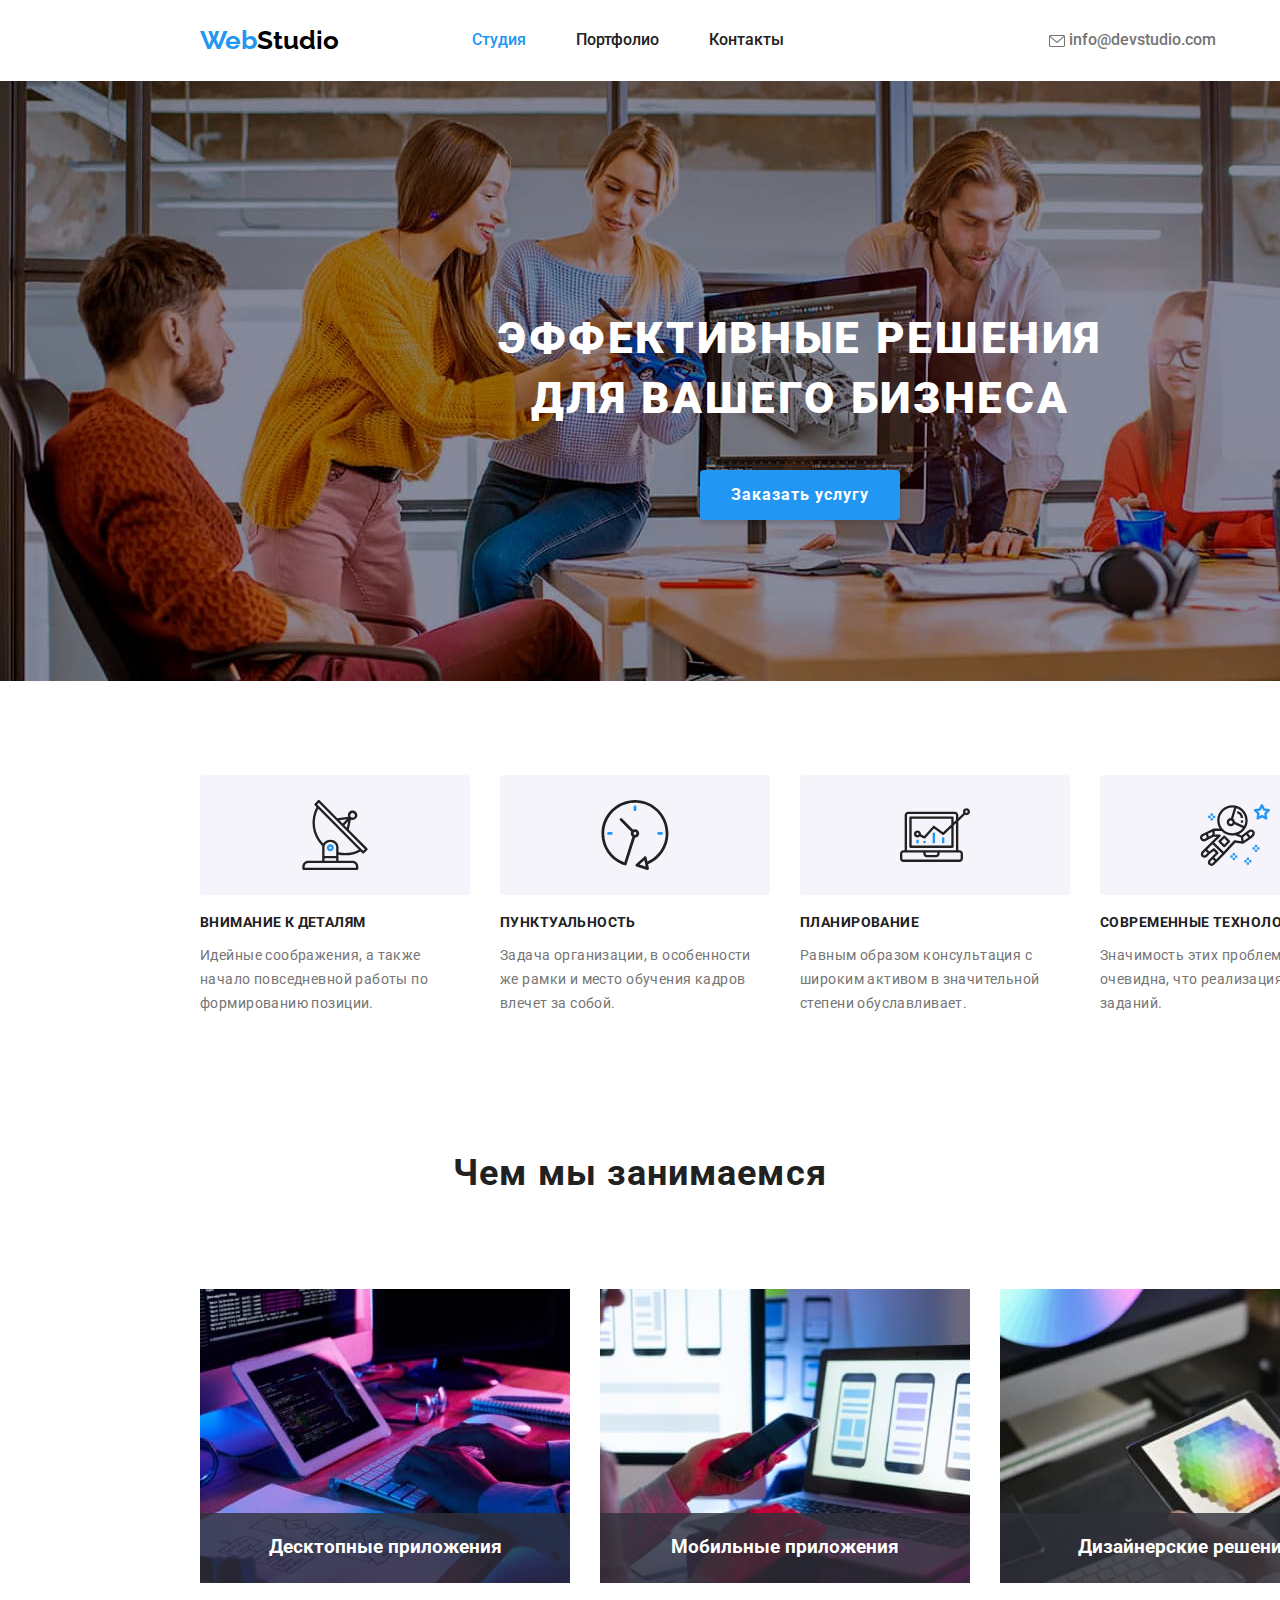
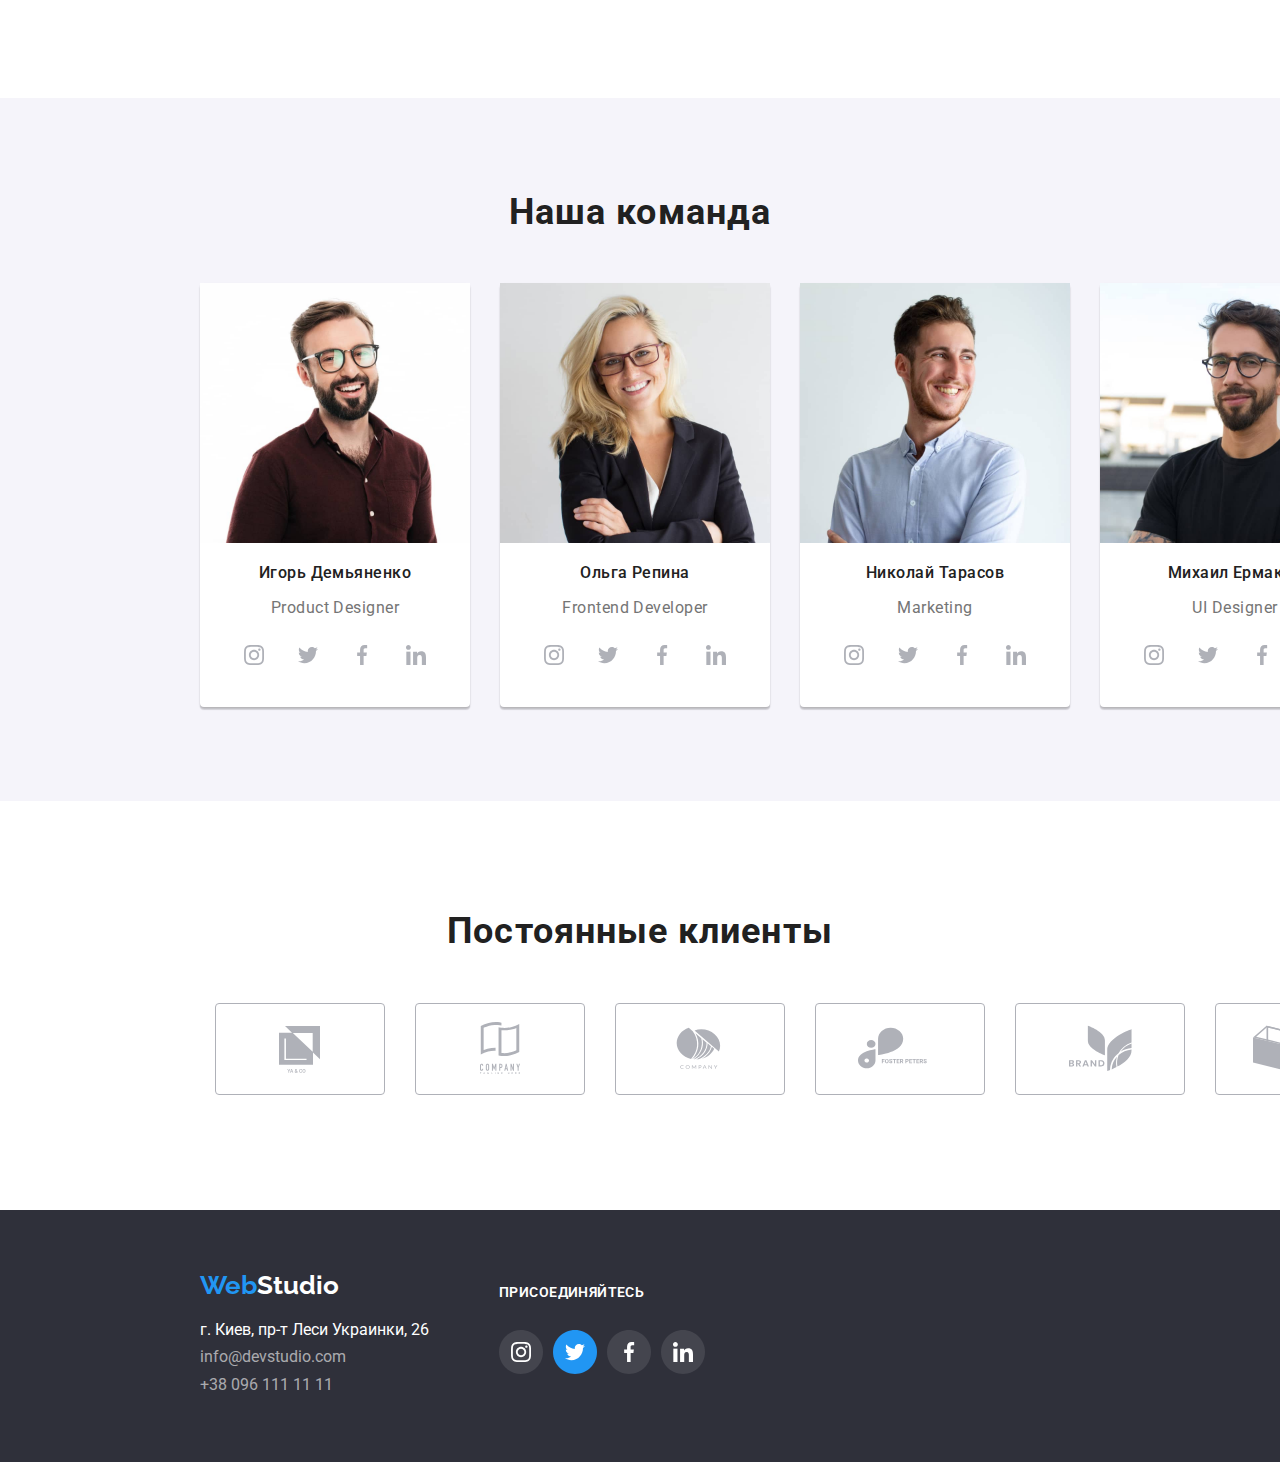
==== commit 87bb7bea: "Update index.html" ====
--- a/index.html
+++ b/index.html
@@ -25,7 +25,7 @@
             <a class="link active nav-head" href="index.html">Студия</a>
           </li>
 
-          <li>
+          <li class="portfolio">
             <a class="link nav-head" href="portfolio.html">Портфолио</a>
           </li>
 
@@ -40,7 +40,7 @@
           
           <li>
             <a class="link contact-head nav-head icons" href="mailto:info@devstudio.com">
-              <!--<img src="./images/envelope.svg" alt="envelope" class="icon">-->
+              
               <svg class="svg-icon" width="16" height="12" viewBox="0 0 16 12" fill="none" xmlns="http://www.w3.org/2000/svg">
                 <path id="contact-icon" d="M14.5 0H1.50001C0.672854 0 0 0.672853 0 1.50001V10.5C0 11.3271 0.672854 12 1.50001 12H14.5C15.3271 12 16 11.3271 16 10.5V1.50001C16 0.672853 15.3271 0 14.5 0ZM14.5 0.999994C14.5679 0.999994 14.6325 1.01409 14.6916 1.0387L8 6.83838L1.30833 1.0387C1.36742 1.01412 1.43204 0.999994 1.49998 0.999994H14.5ZM14.5 11H1.50001C1.22414 11 0.999996 10.7759 0.999996 10.5V2.09521L7.67236 7.87792C7.76661 7.95944 7.8833 7.99999 8 7.99999C8.1167 7.99999 8.23339 7.95948 8.32764 7.87792L15 2.09521V10.5C15 10.7759 14.7759 11 14.5 11Z" fill="#757575"/>
                 </svg>
@@ -48,9 +48,9 @@
             </a>
           </li>
 
-          <li>
+          <li class="telefone">
             <a class="link contact-head nav-head icons" href="tel:+380961111111">
-              <!--<img src="./images/smartphone.svg" alt="smartphone" class="icon">-->
+              
               <svg class="svg-icon" width="10" height="16" viewBox="0 0 10 16" fill="none" xmlns="http://www.w3.org/2000/svg">
                 <path id="contact-icon" d="M8.5 0H1.5C0.672848 0 0 0.672848 0 1.5V14.5C0 15.3272 0.672848 16 1.5 16H8.5C9.32715 16 10 15.3272 10 14.5V1.5C10 0.672848 9.32715 0 8.5 0ZM1.5 1H8.5C8.77588 1 9 1.22412 9 1.5V12H1V1.5C1 1.22412 1.22412 1 1.5 1ZM8.5 15H1.5C1.22412 15 1 14.7759 1 14.5V13H9V14.5C9 14.7759 8.77588 15 8.5 15Z" fill="#757575"/>
                 <path id="contact-icon" d="M2.35355 13.7389C2.54882 13.9213 2.54882 14.2169 2.35355 14.3992C2.15828 14.5816 1.84172 14.5816 1.64645 14.3992C1.45118 14.2169 1.45118 13.9213 1.64645 13.7389C1.84172 13.5566 2.15828 13.5566 2.35355 13.7389Z" fill="#757575"/>
@@ -62,7 +62,7 @@
       </div>
     </header>
 
-    <main>
+    <main class="main-sec">
       <section class="hero">
         <h1 class="hero-title">Эффективные решения<br/>для вашего бизнеса</h1>
 
--- a/css/styles.css
+++ b/css/styles.css
@@ -44,6 +44,7 @@
 .icons{
     display: flex;
     flex-direction: row;
+    align-items: center;
 }
 
 .flexibility {
@@ -136,7 +137,7 @@
 
 .hero {
     background-color: var(--hero-footer);
-    background-image: url(/images/hero.jpg);
+    background-image: url(../images/hero.jpg);
     width: 1600px;
     height: 600px;
     left: 0px;
@@ -263,6 +264,12 @@
     
 }
 
+.ttl-sec-four{
+    padding-top: 94px;
+    margin-top: 0;
+    margin-bottom: 0;
+}
+
 .ppl-list{
     padding-left: 200px;
     display: flex;
@@ -278,6 +285,11 @@
 .developers{
     margin-right: 30px;
     
+}
+
+.developers{
+    border-radius: 4px;
+    box-shadow: 0px 3px 1px var(--shadow-x), 0px 1px 2px var(--shadow-y), 0px 2px 2px var(--shadow-z);
 }
 
 .title-article {
@@ -318,6 +330,8 @@
     
     /*text-align: center;*/
     letter-spacing: 0.03em;
+    display: flex;
+    justify-content: center;
 }
 
 .text-developers {
@@ -328,6 +342,9 @@
     
     /*text-align: center;*/
     letter-spacing: 0.03em;
+    display: flex;
+    justify-content: center;
+
 }
 
 .title-button {
@@ -336,6 +353,8 @@
     line-height: 2;
     /* identical to box height, or 200% */
     letter-spacing: 0.06em;
+    margin: 0;
+    padding-bottom: 4px;
 
 }
 
@@ -345,6 +364,7 @@
     line-height: 1.88;
     /* identical to box height, or 188% */
     letter-spacing: 0.03em;
+    margin: 0;
 }
 
 .last-sec{
@@ -384,8 +404,48 @@
 
 .active,
 .link:hover,
-.link:focus {
+.link:focus,
+.link:hover #contact-icon,
+.link:focus #contact-icon {
     color: var(--color-blue);
+    fill: var(--color-blue);
+}
+
+.svg-client:hover rect,
+.svg-client:focus rect{
+    stroke: var(--color-blue); 
+}
+
+.svg-client:hover path,
+.svg-client:focus path{
+    fill: var(--color-blue); 
+}
+
+
+
+
+.social-links{
+    display: flex;
+    justify-content: center;
+    padding-bottom: 30px;
+}
+
+.dev-soc:hover path,
+.dev-soc:focus path{
+    fill: var(--color-blue);
+}
+
+.dev-soc:hover #soc-media{
+    fill: var(--color-white);
+}
+
+.soc-link{
+    display: flex;
+    justify-content: center;
+    align-items: center;
+    padding-left: 5px;
+    padding-right: 5px;
+    
 }
 
 .contact-head {
@@ -433,3 +493,138 @@
 .social-icons{
     padding-right: 10px;
 }
+
+.clients{
+    display: flex;
+    flex-direction: row;
+    align-items: center;
+    padding-left: 200px;
+    padding-top: 50px;
+    margin-top: 0;
+    padding-bottom: 94px;
+}
+
+.client{
+    padding-left: 15px;
+    padding-right: 15px;
+}
+
+.filters{
+    display: flex;
+    flex-direction: row;
+    justify-content: center;
+    margin-top: 94px;
+}
+
+.filter-btn{
+    padding: 6px 22px;
+}
+
+.btn-fltr{
+    padding-left: 4px;
+    padding-right: 4px;
+}
+
+
+.project-items{
+    display: grid;
+    grid-template-columns: 400px 400px 400px;
+    padding-left: 185px;
+    margin-top: 19px;
+    margin-bottom: 79px;
+    
+}
+
+.card-techocrack{
+    border: 1px solid #EEEEEE;
+    width: 370px;
+    height: 404px;
+    margin: 15px;
+}
+
+/*.card{
+    width: 370px;
+    height: 404px;
+    margin: 0;
+}*/
+
+.card-title{
+    padding: 20px 24px 20px 24px;
+}
+
+
+
+.bkgrnd-tech{
+    background-image: url(../images/technocrack.jpg);
+}
+
+.bkgrnd-newor{
+    background-image: url(../images/neworlean.jpg);
+}
+
+.bkgrnd-seafood{
+    background-image: url(../images/seafood.jpg);
+}
+
+.bkgrnd-prime{
+    background-image: url(../images/prime.jpg);
+}
+
+.bkgrnd-boxes{
+    background-image: url(../images/boxes.jpg);
+}
+
+.bkgrnd-insp{
+    background-image: url(../images/inspiration.jpg);
+}
+
+.bkgrnd-limit{
+    background-image: url(../images/limitededitoin.jpg);
+}
+
+.bkgrnd-lab{
+    background-image: url(../images/lab.jpg);
+}
+
+.bkgrnd-grow{
+    background-image: url(../images/growinfbusiness.jpg);
+}
+
+.card-div{
+    
+    width: 370px;
+    height: 294px; 
+    margin: 0;
+    
+}
+
+.card-hover{
+    margin: 0;
+    opacity: 0;
+    font-size: 18px;
+    line-height: 28px;
+    letter-spacing: 3%;
+    opacity: 0;
+    display: flex;
+    text-align: left;
+    justify-content: center;
+    padding: 63px 24px;
+    color: var(--color-white);
+    transition: .3s ease;
+}
+
+
+.card-techocrack:focus,
+.card-techocrack:hover{
+    box-shadow: 0px 4px 4px var(--color-box-shadow);
+}
+
+.card-techocrack:focus > .card >  .card-div > .card-hover,
+.card-techocrack:hover > .card >  .card-div > .card-hover {
+    opacity: 1;
+    background: rgba(33, 150, 243, 0.9);
+    cursor: pointer;
+    
+}
+
+@media screen and (max-width: 600px) {}
--- a/css/modal.css
+++ b/css/modal.css
@@ -0,0 +1,107 @@
+.modal-bgd{
+    width: 100%;
+    height: 100%;
+    position: fixed;
+    top: 0;
+    left: 0;
+    background: rgb(27 29 31 / 70%);;
+    /*opacity: 0.7;*/
+    display: flex;
+    align-items: center;
+    justify-content: center;
+    opacity: 0;
+    pointer-events: none;
+
+    transition: all 0.3s ease-in-out;
+}
+
+.modal-form-container{
+    background: #FFFFFF;
+    padding: 32px 92px 60px 92px;
+    position: relative;
+}
+
+.modal-form{
+    
+    display: flex;
+    flex-direction: column;
+    align-items: center;
+    
+}
+
+.modal-form-title{
+    font-weight: 600;
+    font-size: 24px;
+    line-height: 24px;
+    display: flex;
+    align-items: center;
+    color: #000000;
+    margin: 32px 0 12px 0;
+
+}
+
+.modal-form-desctiption{
+    font-weight: 400;
+    font-size: 16px;
+    line-height: 24px;
+    color: #000000;
+    margin-bottom: 24px;
+}
+
+.modal-form-field{
+    width: 100%;
+    display: flex;
+    flex-direction: column;
+    margin-bottom: 16px;
+    
+}
+
+.modal-form-name{
+    font-weight: 400;
+    font-size: 16px;
+    line-height: 24px;
+    color: #000000;
+    margin-bottom: 8px;
+}
+
+.modal-form-input{
+    width: 474px;
+    height: 48px;
+    background: #FFFFFF;
+    border: 1px solid #005BBB;
+    border-radius: 8px;
+    font-weight: 400;
+    font-size: 16px;
+    color: #000000;
+    padding: 4px 8px;
+}
+
+.modal-form-btn{
+    background: #FF6B0A;
+    border-radius: 8px;
+    padding: 12px 24px;
+    color: #FFFFFF;
+    font-weight: 400;
+    font-size: 16px;
+    line-height: 24px;
+    cursor: pointer;
+    margin-top: 24px;
+    border: none;
+}
+
+.close-btn{
+    position: absolute;
+    top: 24px;
+    right: 24px;
+    background: none;
+    cursor: pointer;
+    border: none;
+}
+
+.modal-desctiption{
+    margin-bottom: 0;
+}
+.modal-active{
+    opacity: 1;
+    pointer-events: all;
+}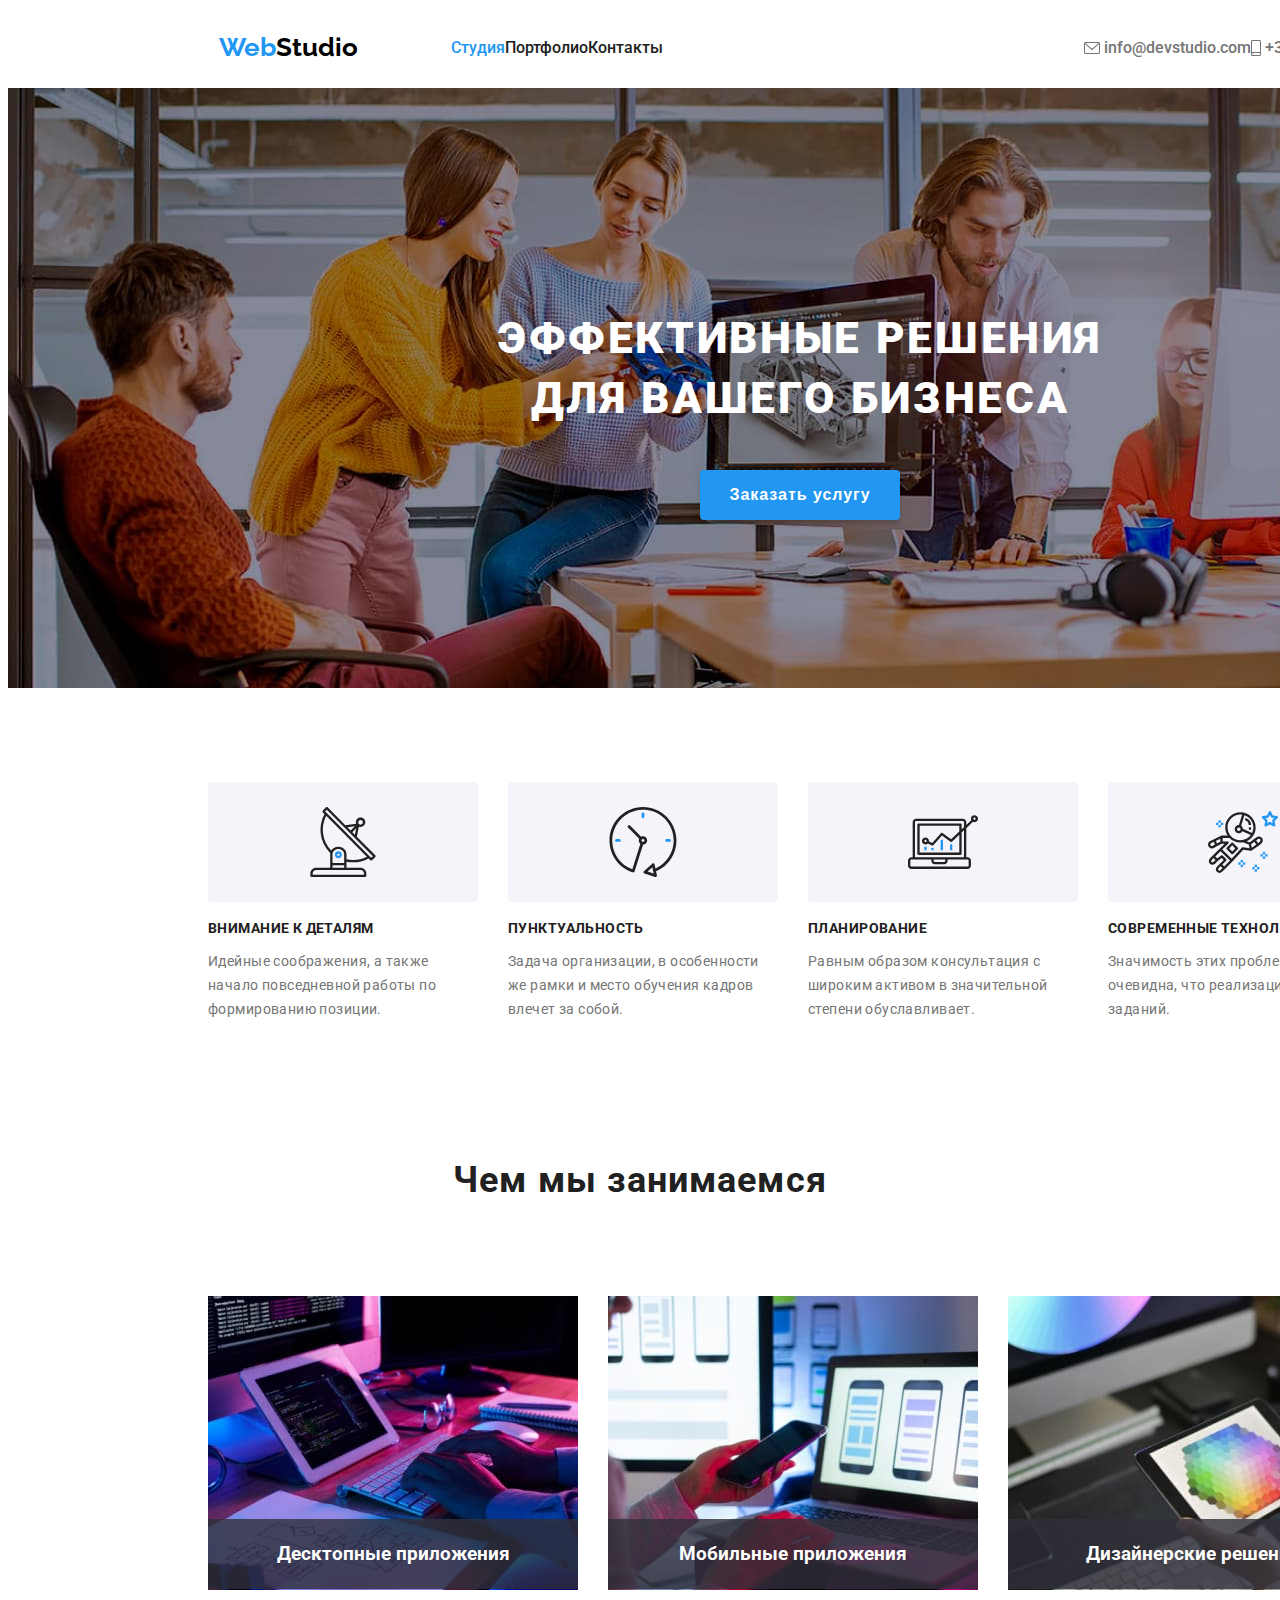
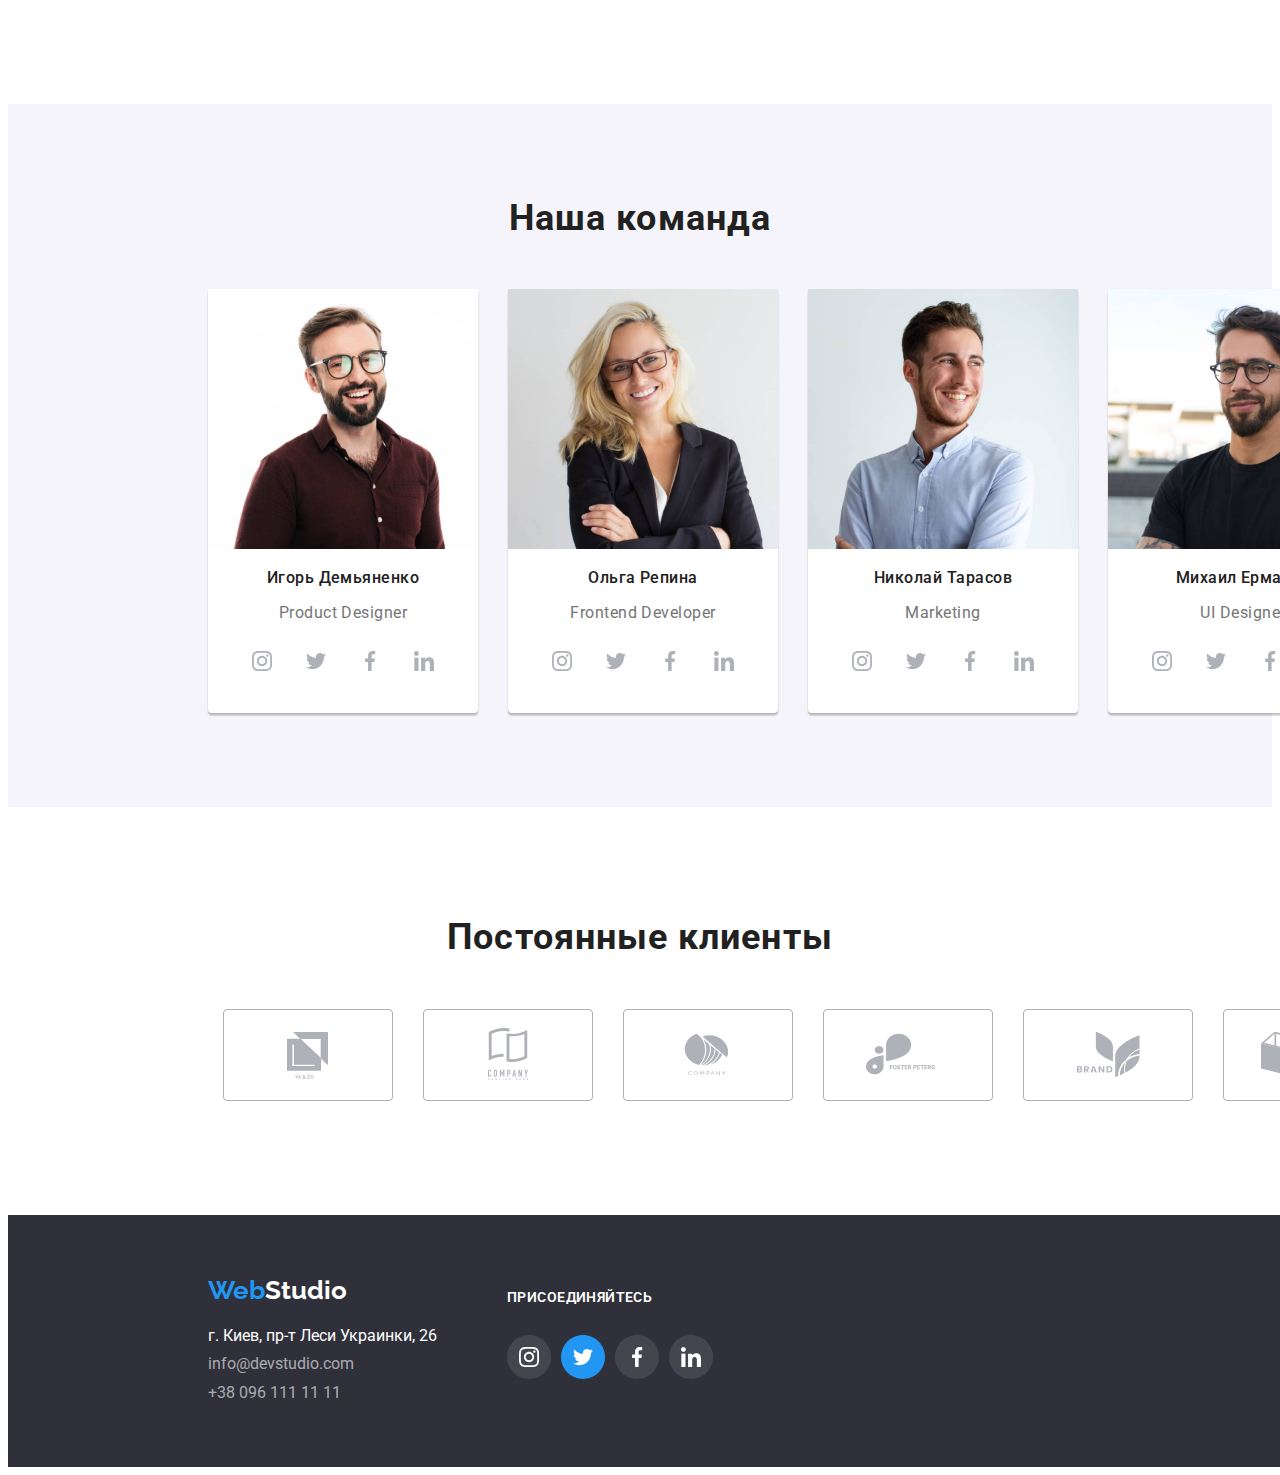
==== commit 0ab760f2: "Update index.html" ====
--- a/index.html
+++ b/index.html
@@ -4,7 +4,7 @@
     <meta charset="UTF-8" />
     <meta http-equiv="X-UA-Compatible" content="IE=edge" />
     <meta name="viewport" content="width=device-width, initial-scale=1.0" />
-    <link rel="stylesheet" href="./css/normalize.css"/>
+    <link rel="stylesheet" href="./css/reset.css"/>
     <link rel="preconnect" href="https://fonts.googleapis.com">
     <link rel="preconnect" href="https://fonts.gstatic.com" crossorigin>
     <link href="https://fonts.googleapis.com/css2?family=Raleway:wght@700&family=Roboto:ital,wght@0,400;0,500;0,700;0,900;1,400&display=swap" rel="stylesheet">
@@ -25,7 +25,7 @@
             <a class="link active nav-head" href="index.html">Студия</a>
           </li>
 
-          <li class="portfolio">
+          <li>
             <a class="link nav-head" href="portfolio.html">Портфолио</a>
           </li>
 
@@ -40,7 +40,7 @@
           
           <li>
             <a class="link contact-head nav-head icons" href="mailto:info@devstudio.com">
-              
+              <!--<img src="./images/envelope.svg" alt="envelope" class="icon">-->
               <svg class="svg-icon" width="16" height="12" viewBox="0 0 16 12" fill="none" xmlns="http://www.w3.org/2000/svg">
                 <path id="contact-icon" d="M14.5 0H1.50001C0.672854 0 0 0.672853 0 1.50001V10.5C0 11.3271 0.672854 12 1.50001 12H14.5C15.3271 12 16 11.3271 16 10.5V1.50001C16 0.672853 15.3271 0 14.5 0ZM14.5 0.999994C14.5679 0.999994 14.6325 1.01409 14.6916 1.0387L8 6.83838L1.30833 1.0387C1.36742 1.01412 1.43204 0.999994 1.49998 0.999994H14.5ZM14.5 11H1.50001C1.22414 11 0.999996 10.7759 0.999996 10.5V2.09521L7.67236 7.87792C7.76661 7.95944 7.8833 7.99999 8 7.99999C8.1167 7.99999 8.23339 7.95948 8.32764 7.87792L15 2.09521V10.5C15 10.7759 14.7759 11 14.5 11Z" fill="#757575"/>
                 </svg>
@@ -48,9 +48,9 @@
             </a>
           </li>
 
-          <li class="telefone">
+          <li>
             <a class="link contact-head nav-head icons" href="tel:+380961111111">
-              
+              <!--<img src="./images/smartphone.svg" alt="smartphone" class="icon">-->
               <svg class="svg-icon" width="10" height="16" viewBox="0 0 10 16" fill="none" xmlns="http://www.w3.org/2000/svg">
                 <path id="contact-icon" d="M8.5 0H1.5C0.672848 0 0 0.672848 0 1.5V14.5C0 15.3272 0.672848 16 1.5 16H8.5C9.32715 16 10 15.3272 10 14.5V1.5C10 0.672848 9.32715 0 8.5 0ZM1.5 1H8.5C8.77588 1 9 1.22412 9 1.5V12H1V1.5C1 1.22412 1.22412 1 1.5 1ZM8.5 15H1.5C1.22412 15 1 14.7759 1 14.5V13H9V14.5C9 14.7759 8.77588 15 8.5 15Z" fill="#757575"/>
                 <path id="contact-icon" d="M2.35355 13.7389C2.54882 13.9213 2.54882 14.2169 2.35355 14.3992C2.15828 14.5816 1.84172 14.5816 1.64645 14.3992C1.45118 14.2169 1.45118 13.9213 1.64645 13.7389C1.84172 13.5566 2.15828 13.5566 2.35355 13.7389Z" fill="#757575"/>
@@ -62,7 +62,7 @@
       </div>
     </header>
 
-    <main class="main-sec">
+    <main>
       <section class="hero">
         <h1 class="hero-title">Эффективные решения<br/>для вашего бизнеса</h1>
 
--- a/css/styles.css
+++ b/css/styles.css
@@ -36,15 +36,24 @@
 
 .nav-head {
     font-weight: 500;
-    padding: 0 25px;
+    margin: 0;
+    padding: 0;
     size: 14px;
     
 }
 
+.portfolio{
+    margin: 0 50px 0 50px;
+}
 .icons{
     display: flex;
     flex-direction: row;
     align-items: center;
+    
+}
+
+.telefone{
+    margin-left: 30px;
 }
 
 .flexibility {
@@ -75,25 +84,28 @@
     display: flex;
     flex-direction: row;
     align-items: center;
+    justify-content: space-around;
+    width: 1600px;
+    height: 80px;
+    
+}
+
+.nav-content{
+    display: flex;
+    flex-direction: row;
+    align-items: center;
     /*justify-content: space-around;*/
-    
-    
-}
-
-.nav-content{
+    margin: 0;
+    padding: 0;
+}
+
+.nav-btn{
     display: flex;
     flex-direction: row;
     align-items: center;
     /*justify-content: space-around;*/
-    
-}
-
-.nav-btn{
-    display: flex;
-    flex-direction: row;
-    align-items: center;
-    /*justify-content: space-around;*/
-    
+    margin: 0;
+    padding: 0;
 }
 .logo {
     font-family: 'Raleway', sans-serif;
@@ -101,7 +113,8 @@
     font-size: 26px;
     color: var(--color-blue);
     line-height: 1.2;
-    padding: 25px 68px 25px 200px;
+    /*padding: 25px 68px 25px 200px;*/
+    margin-right: 93px;
 }
 
 .logo-head {
@@ -122,17 +135,22 @@
 }
 
 .contacts{
-    margin-left: 150px;
-    margin-right: 100px;
+    margin: 0;
+    padding: 0;
 }
 
 .cont-list{
     display: flex;
     flex-direction: row;
     align-items: center;
-    /*justify-content: space-around;*/
+    justify-content: space-between;
     padding-right: 100px;
-    
+    margin: 0;
+    padding: 0;
+}
+
+.main-sec{
+    width: 1600px;
 }
 
 .hero {
@@ -370,7 +388,7 @@
 .last-sec{
     background-color: var(--hero-footer);
     height: 252px;
-    
+    width: 1600px;
 }
 
 .footer {
@@ -450,8 +468,8 @@
 
 .contact-head {
     color: var(--color-text);
-    margin-left: 25px;
-    margin-right: 25px;
+    margin: 0;
+    padding: 0;
 }
 
 .contact-foot {
@@ -528,8 +546,9 @@
 
 .project-items{
     display: grid;
-    grid-template-columns: 400px 400px 400px;
+    grid-template-columns: /*1fr 1fr 1fr*/ 400px 400px 400px;
     padding-left: 185px;
+    padding-right: 200px;
     margin-top: 19px;
     margin-bottom: 79px;
     
